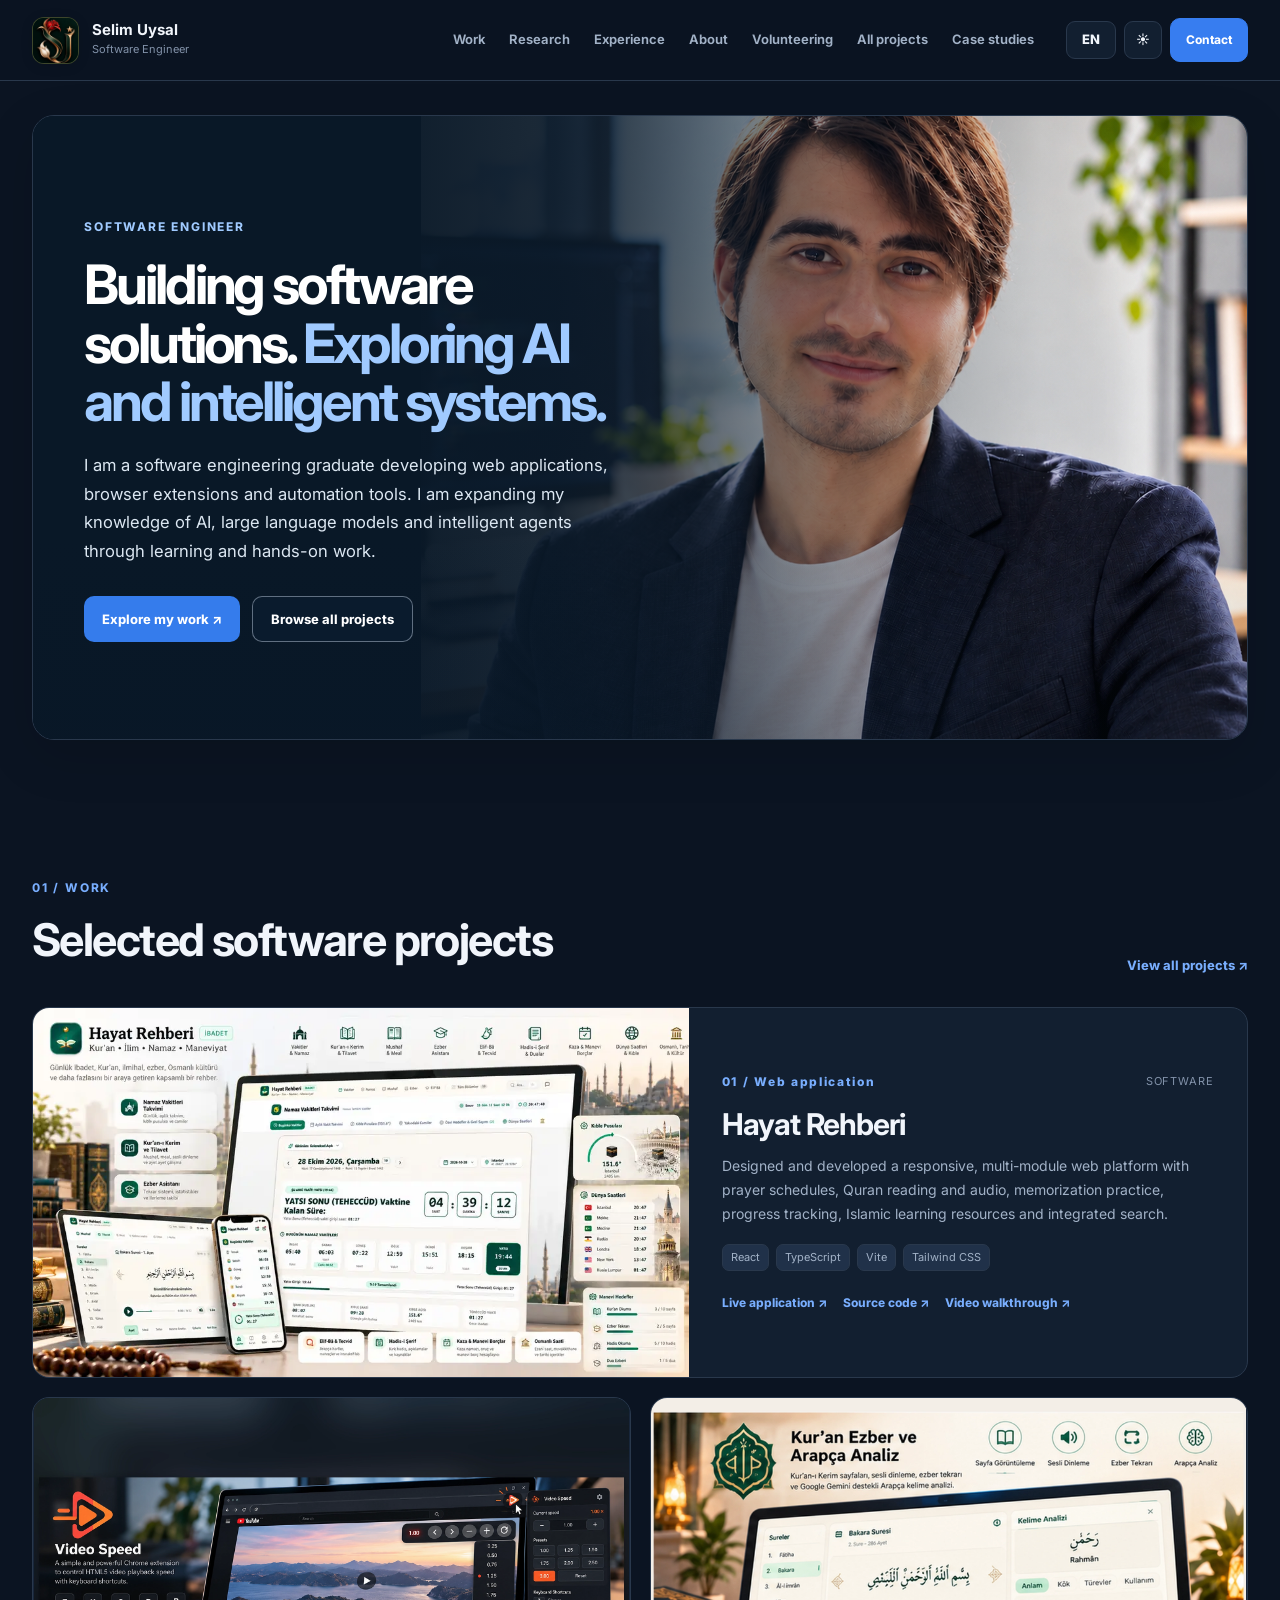
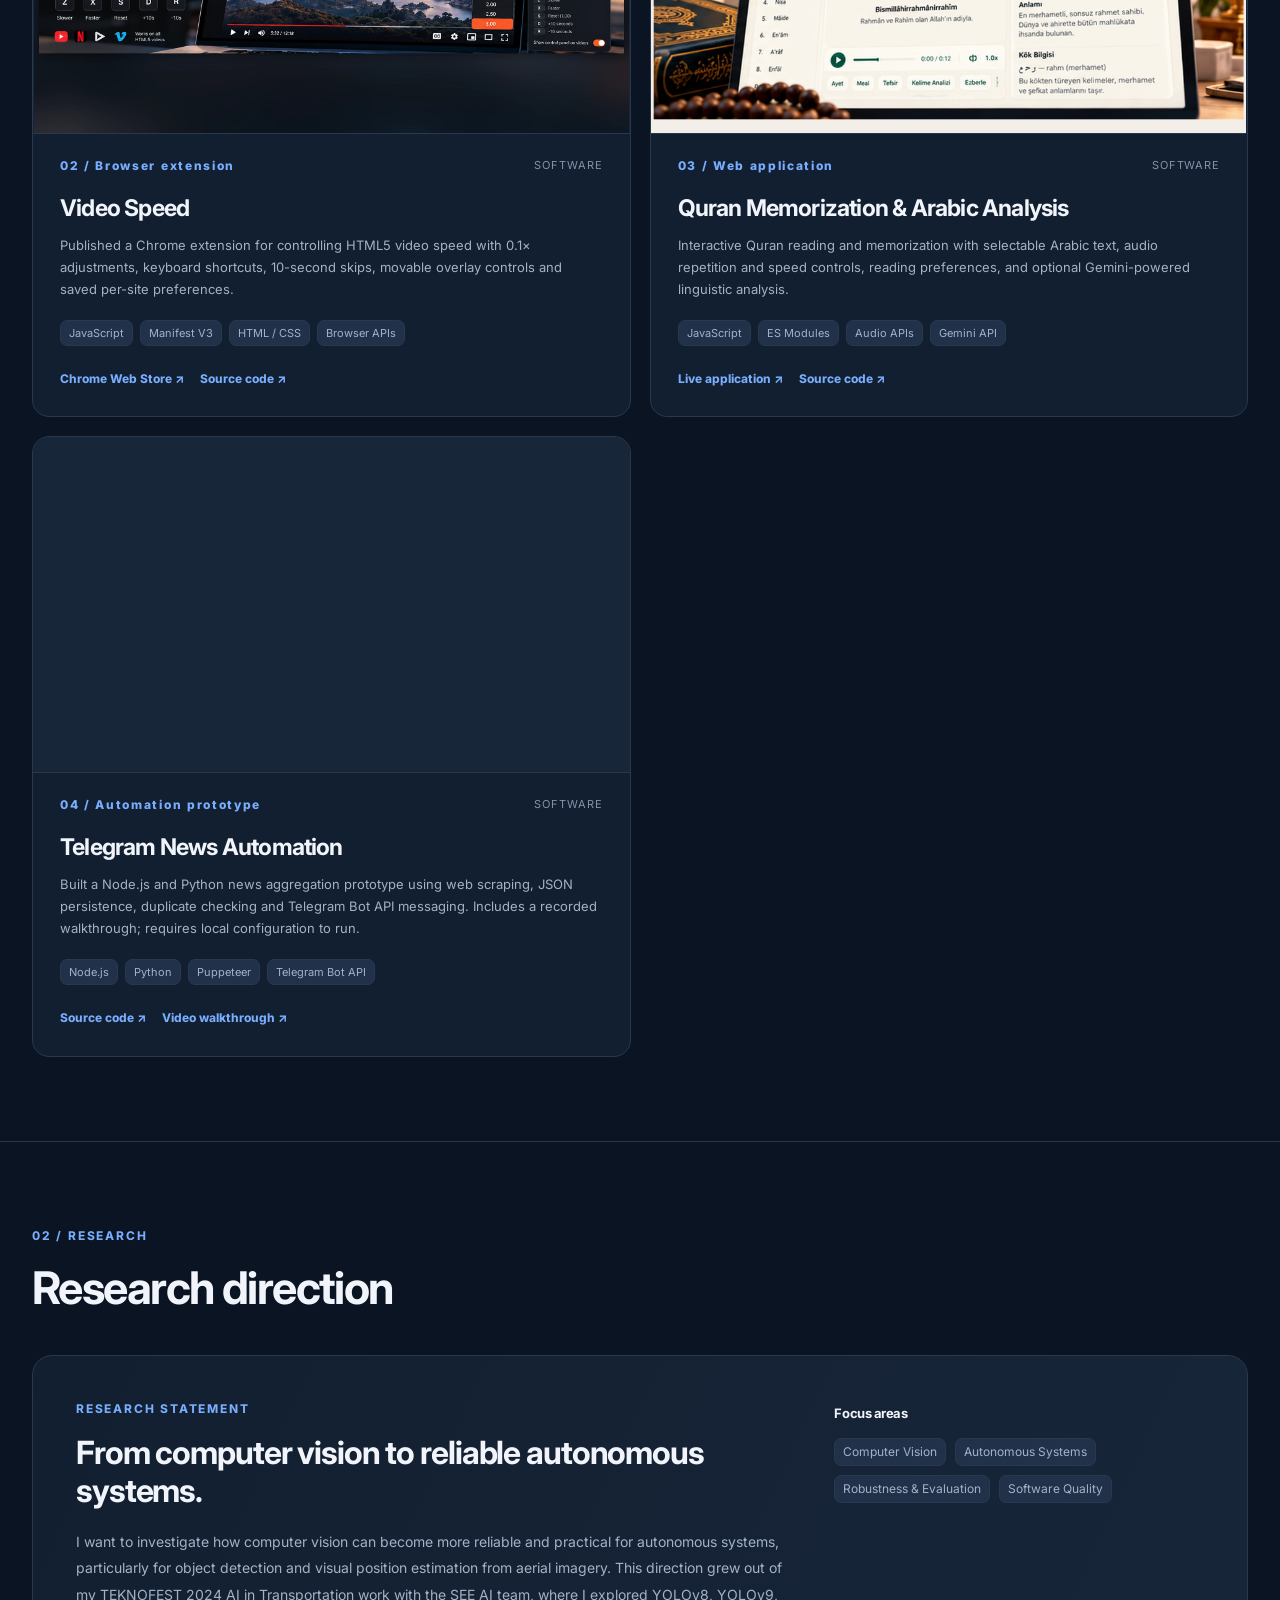
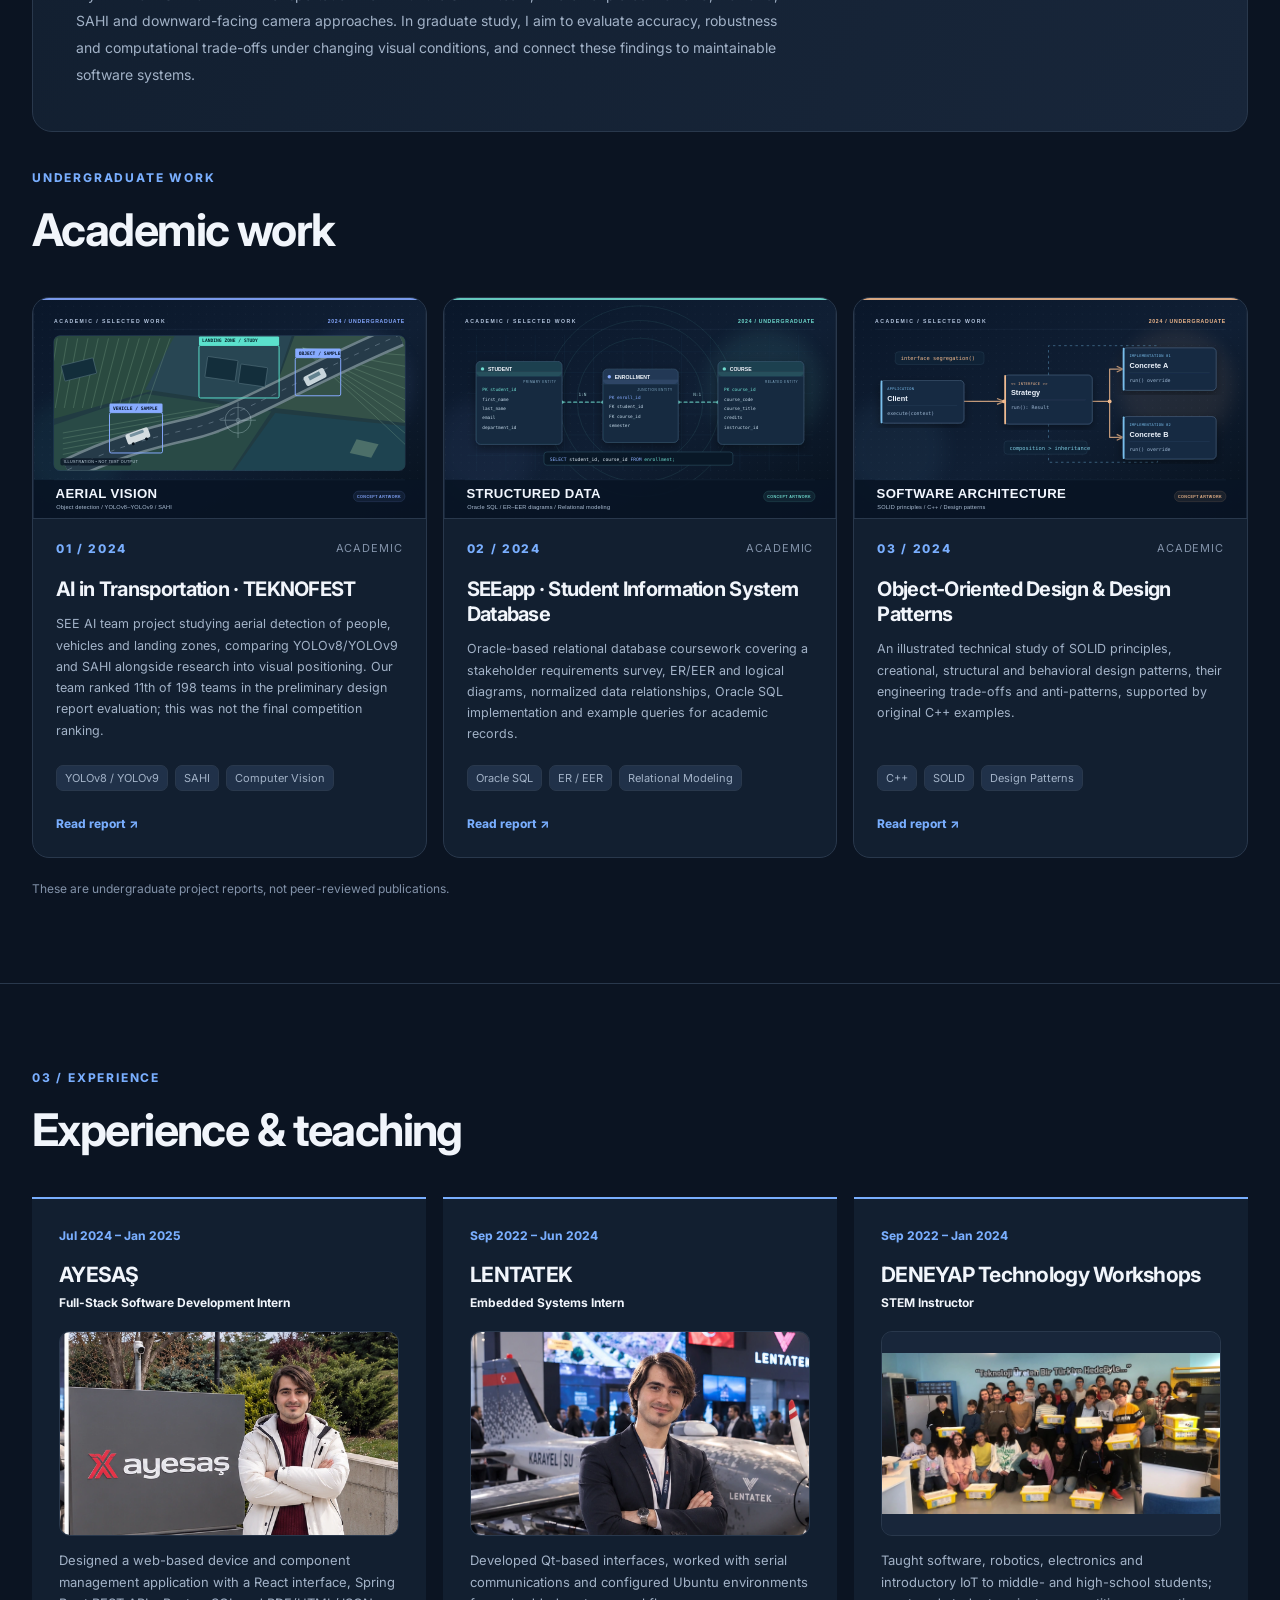
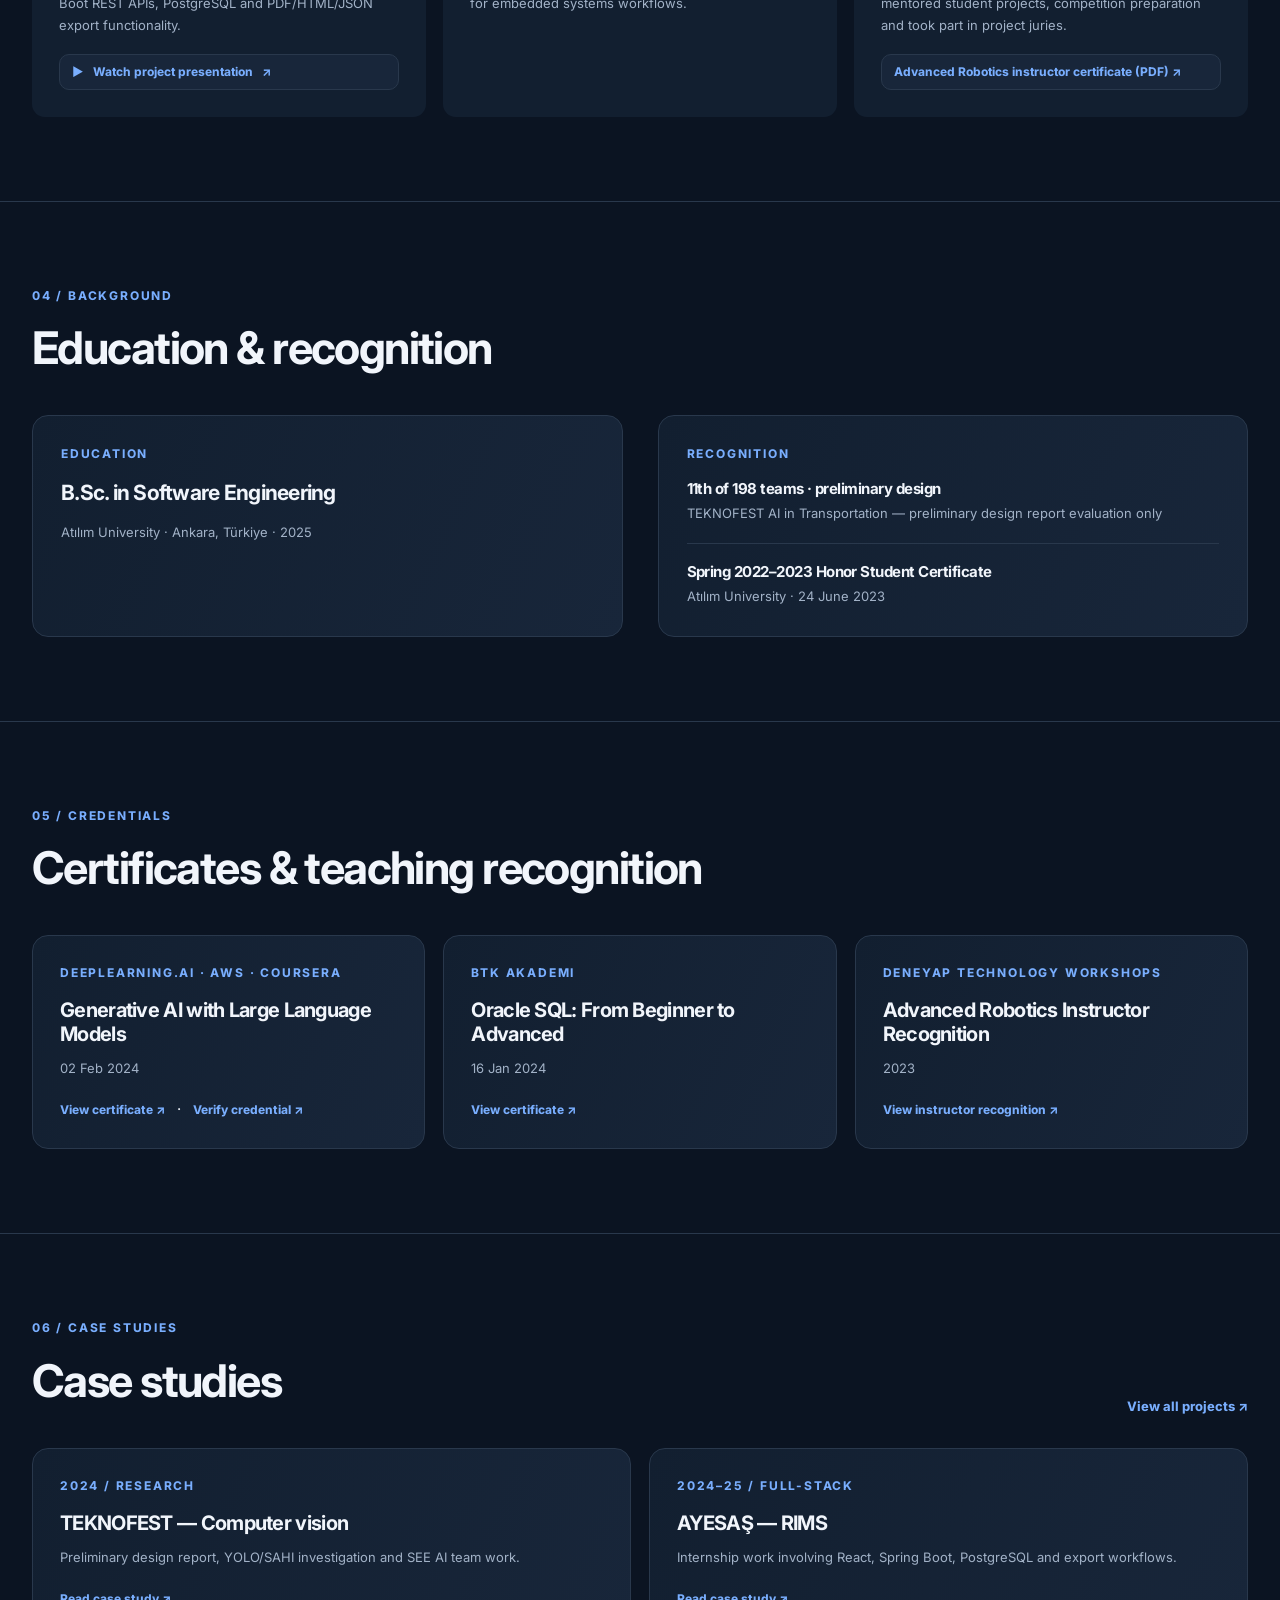
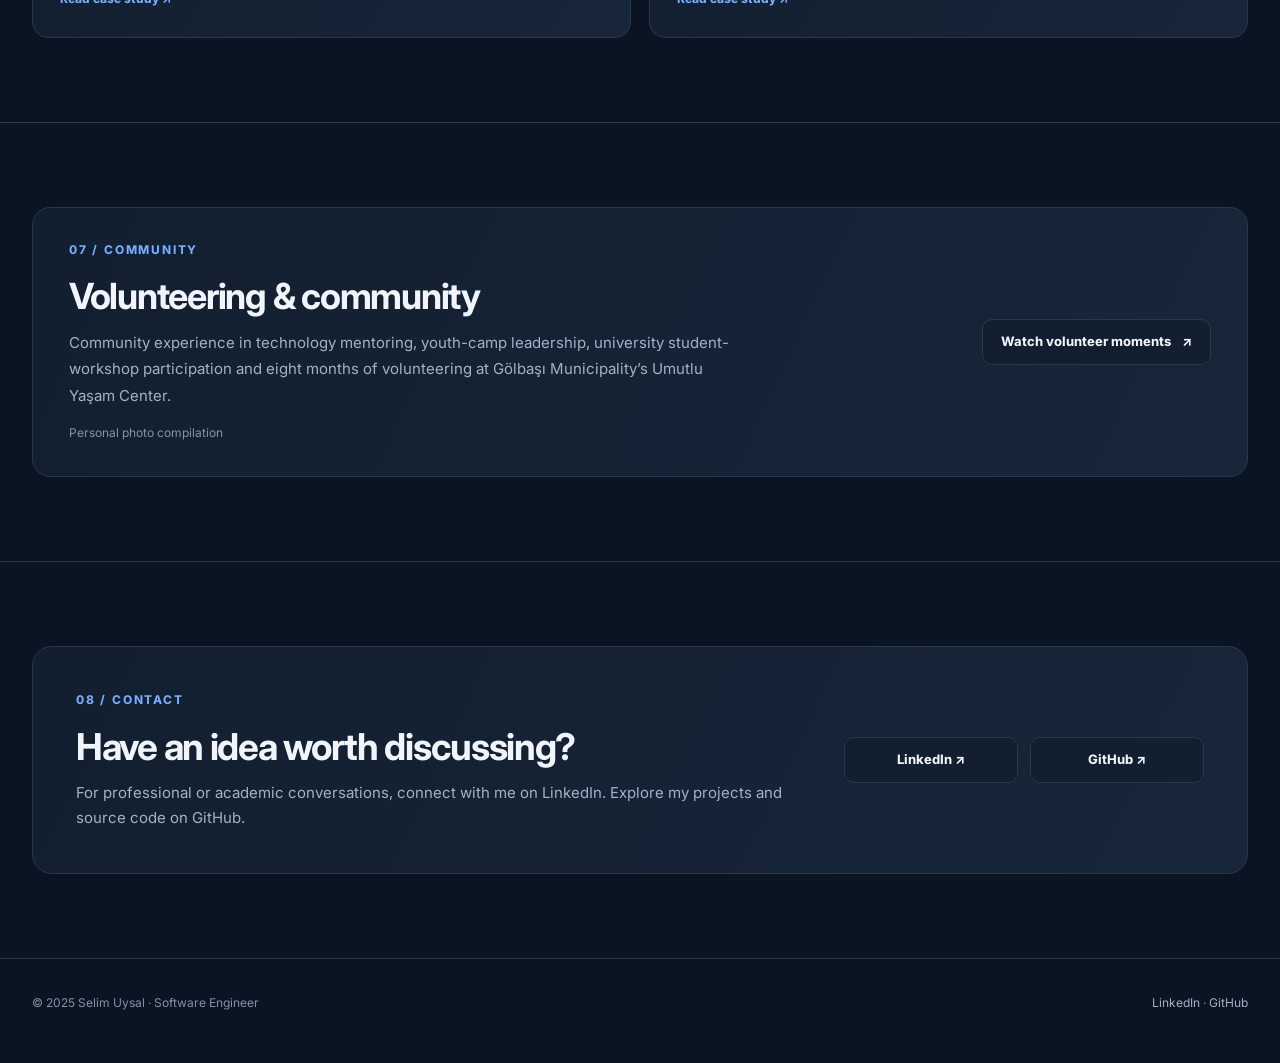
==== index.html @ 42c02366 "Stage privacy-minimal analytics script and disclose aggregate tracking in footer" ====
<!doctype html>
<html lang="en"><head>
<meta charset="utf-8"><meta name="viewport" content="width=device-width,initial-scale=1">
<meta name="theme-color" content="#101827">
<meta name="description" content="Software engineer developing web applications, browser extensions and automation tools, with interests in AI, large language models and intelligent agents.">
<meta name="author" content="Selim Uysal">
<meta name="robots" content="index, follow, max-image-preview:large">
<title>Selim Uysal | Software Engineer</title>
<link rel="canonical" href="https://selimuysal.github.io/selim/">
<link rel="icon" type="image/png" sizes="128x128" href="./assets/favicon.png">
<link rel="icon" type="image/webp" sizes="400x400" href="./assets/selim-monogram.webp">
<link rel="apple-touch-icon" href="./assets/favicon.png">
<meta property="og:type" content="website">
<meta property="og:site_name" content="Selim Uysal">
<meta property="og:locale" content="en_US">
<meta property="og:title" content="Selim Uysal | Software Engineer">
<meta property="og:description" content="Software engineer developing web applications, browser extensions and automation tools, with interests in AI, large language models and intelligent agents.">
<meta property="og:url" content="https://selimuysal.github.io/selim/">
<meta property="og:image" content="https://selimuysal.github.io/selim/assets/og-cover.png?v=20261028-2">
<meta property="og:image:secure_url" content="https://selimuysal.github.io/selim/assets/og-cover.png?v=20261028-2">
<meta property="og:image:type" content="image/png">
<meta property="og:image:width" content="1200">
<meta property="og:image:height" content="630">
<meta property="og:image:alt" content="Selim Uysal portfolio share card with original portrait and SU monogram">
<meta name="twitter:card" content="summary_large_image">
<meta name="twitter:title" content="Selim Uysal | Software Engineer">
<meta name="twitter:description" content="Software engineer developing web applications, browser extensions and automation tools, with interests in AI, large language models and intelligent agents.">
<meta name="twitter:image" content="https://selimuysal.github.io/selim/assets/og-cover.png?v=20261028-2">
<meta name="twitter:image:alt" content="Selim Uysal portfolio share card with original portrait and SU monogram">
<link rel="stylesheet" href="./assets/site.css?v=headings-no-lead-20261028-v2">
<script>try{const t=localStorage.getItem('selim-theme');document.documentElement.dataset.theme=t==='light'?'light':'dark'}catch(e){document.documentElement.dataset.theme='dark'}</script>
<script defer type="module" src="./assets/site.js?v=analytics-footer-20261030"></script>
<script defer src="./assets/cookieless-analytics.js?v=20261030-setup"></script>
</head><body data-page="home">
<div id="app"><!-- PRERENDER:START -->
<a href="#main" class="skip">Skip to content</a><header class="site-header"><div class="container header-inner"><a href="./index.html" class="identity" aria-label="Selim Uysal — Home"><img class="identity-mark" src="./assets/selim-monogram.webp" alt="" width="43" height="43" decoding="async"><span class="identity-name"><strong>Selim Uysal</strong><small>Software Engineer</small></span></a><nav class="nav" aria-label="Primary navigation"><a href="#work">Work</a><a href="#research">Research</a><a href="#experience">Experience</a><a href="#about">About</a><a href="#volunteering">Volunteering</a><a href="./projects.html">All projects</a><a href="./case-studies.html">Case studies</a></nav><div class="header-actions"><button class="lang-btn" data-lang="" aria-label="Language: Türkçe">EN</button><button class="icon-btn" data-toggle-theme="" aria-label="Change color theme" title="Change color theme">☀</button><a class="small-cta" href="#contact">Contact</a><button class="menu-btn" data-menu="" aria-expanded="false" aria-controls="mobile-nav" aria-label="Toggle navigation">☰</button></div></div><nav class="container mobile-nav " id="mobile-nav" aria-label="Mobile navigation"><a href="#work">Work</a><a href="#research">Research</a><a href="#experience">Experience</a><a href="#about">About</a><a href="#volunteering">Volunteering</a><a href="./projects.html">All projects</a><a href="./case-studies.html">Case studies</a><a href="#contact">Contact</a></nav></header><main id="main"><div class="container"><section class="hero"><div class="hero-copy"><span class="eyebrow">SOFTWARE ENGINEER</span><h1>Building software solutions. <em>Exploring AI and intelligent systems.</em></h1><p class="hero-lead">I am a software engineering graduate developing web applications, browser extensions and automation tools. I am expanding my knowledge of AI, large language models and intelligent agents through learning and hands-on work.</p><div class="hero-actions"><a class="button button-primary" href="#work">Explore my work ↗</a><a class="button button-outline" href="./projects.html">Browse all projects</a></div></div><div class="hero-visual" role="img" aria-label="Portrait of Selim Uysal"><img class="portrait-photo" src="./assets/profil_fotografi_web.webp" alt="" width="600" height="750" loading="eager" fetchpriority="high" decoding="async"></div></section></div>
<section class="section" id="work"><div class="container"><div class="section-heading"><div><span class="kicker">01 / WORK</span><h2>Selected software projects</h2></div><a class="plain-link" href="./projects.html">View all projects ↗</a></div><div class="project-grid"><article class="project-card project-card-featured" data-project="hayat"><a href="https://selimuysal.github.io/hayat-rehberi/" class="project-feature-media" target="_blank" rel="noopener noreferrer" aria-label="Open the Hayat Rehberi live application"><img src="./assets/hayat-rehberi-cover.webp" width="1000" height="563" loading="lazy" decoding="async" alt="Hayat Rehberi application features illustration"></a><div class="project-feature-content"><div class="card-top"><span class="project-number">01 / Web application</span><span class="project-kind">Software</span></div><h3>Hayat Rehberi</h3><p>Designed and developed a responsive, multi-module web platform with prayer schedules, Quran reading and audio, memorization practice, progress tracking, Islamic learning resources and integrated search.</p><div class="tags"><span class="tag">React</span><span class="tag">TypeScript</span><span class="tag">Vite</span><span class="tag">Tailwind CSS</span></div><div class="project-actions"><a class="" href="https://selimuysal.github.io/hayat-rehberi/" target="_blank" rel="noopener noreferrer">Live application ↗</a><a class="" href="https://github.com/SelimUysal/hayat-rehberi" target="_blank" rel="noopener noreferrer">Source code ↗</a><a href="https://youtu.be/V_ogWBPFksc" target="_blank" rel="noopener noreferrer">Video walkthrough <span aria-hidden="true">↗</span></a></div></div></article><article class="project-card" data-project="video"><a href="https://chromewebstore.google.com/detail/video-speed/cmjafmcaccbhfgcjnfldaahebnbbppje" class="project-cover-media" target="_blank" rel="noopener noreferrer" aria-label="View project: Video Speed"><img src="./assets/video-speed-cover.webp" width="1920" height="1080" loading="lazy" decoding="async" alt="Video Speed extension playback controls and browser interface"></a><div class="card-top"><span class="project-number">02 / Browser extension</span><span class="project-kind">Software</span></div><h3>Video Speed</h3><p>Published a Chrome extension for controlling HTML5 video speed with 0.1× adjustments, keyboard shortcuts, 10-second skips, movable overlay controls and saved per-site preferences.</p><div class="tags"><span class="tag">JavaScript</span><span class="tag">Manifest V3</span><span class="tag">HTML / CSS</span><span class="tag">Browser APIs</span></div><div class="project-actions"><a class="" href="https://chromewebstore.google.com/detail/video-speed/cmjafmcaccbhfgcjnfldaahebnbbppje" target="_blank" rel="noopener noreferrer">Chrome Web Store ↗</a><a class="" href="https://github.com/SelimUysal/video-speed" target="_blank" rel="noopener noreferrer">Source code ↗</a></div></article><article class="project-card" data-project="quran"><a href="https://selimuysal.github.io/kuran-ezber/" class="project-cover-media" target="_blank" rel="noopener noreferrer" aria-label="View project: Quran Memorization & Arabic Analysis"><img src="./assets/quran-memorization-cover.webp" width="1920" height="1080" loading="lazy" decoding="async" alt="Quran memorization and Arabic word analysis application"></a><div class="card-top"><span class="project-number">03 / Web application</span><span class="project-kind">Software</span></div><h3>Quran Memorization &amp; Arabic Analysis</h3><p>Interactive Quran reading and memorization with selectable Arabic text, audio repetition and speed controls, reading preferences, and optional Gemini-powered linguistic analysis.</p><div class="tags"><span class="tag">JavaScript</span><span class="tag">ES Modules</span><span class="tag">Audio APIs</span><span class="tag">Gemini API</span></div><div class="project-actions"><a class="" href="https://selimuysal.github.io/kuran-ezber/" target="_blank" rel="noopener noreferrer">Live application ↗</a><a class="" href="https://github.com/SelimUysal/kuran-ezber" target="_blank" rel="noopener noreferrer">Source code ↗</a></div></article><article class="project-card" data-project="telegram"><a href="https://github.com/SelimUysal/telegramaHaberGonder" class="project-cover-media" target="_blank" rel="noopener noreferrer" aria-label="View project: Telegram News Automation"><img src="./assets/telegram-news-cover.webp" width="1920" height="1080" loading="lazy" decoding="async" alt="Telegram news automation workflow and sample channel"></a><div class="card-top"><span class="project-number">04 / Automation prototype</span><span class="project-kind">Software</span></div><h3>Telegram News Automation</h3><p>Built a Node.js and Python news aggregation prototype using web scraping, JSON persistence, duplicate checking and Telegram Bot API messaging. Includes a recorded walkthrough; requires local configuration to run.</p><div class="tags"><span class="tag">Node.js</span><span class="tag">Python</span><span class="tag">Puppeteer</span><span class="tag">Telegram Bot API</span></div><div class="project-actions"><a class="" href="https://github.com/SelimUysal/telegramaHaberGonder" target="_blank" rel="noopener noreferrer">Source code ↗</a><a class="" href="https://www.youtube.com/watch?v=R9HX1uPrGEg" target="_blank" rel="noopener noreferrer">Video walkthrough ↗</a></div></article></div></div></section>
<section class="section" id="research"><div class="container"><div class="section-heading"><div><span class="kicker">02 / RESEARCH</span><h2>Research direction</h2></div></div><div class="research-band"><div><span class="kicker">RESEARCH STATEMENT</span><h3>From computer vision to reliable autonomous systems.</h3><p>I want to investigate how computer vision can become more reliable and practical for autonomous systems, particularly for object detection and visual position estimation from aerial imagery. This direction grew out of my TEKNOFEST 2024 AI in Transportation work with the SEE AI team, where I explored YOLOv8, YOLOv9, SAHI and downward-facing camera approaches. In graduate study, I aim to evaluate accuracy, robustness and computational trade-offs under changing visual conditions, and connect these findings to maintainable software systems.</p></div><div class="research-tags"><h4>Focus areas</h4><span class="tag">Computer Vision</span><span class="tag">Autonomous Systems</span><span class="tag">Robustness &amp; Evaluation</span><span class="tag">Software Quality</span></div></div><div class="section-heading"><div><span class="kicker">UNDERGRADUATE WORK</span><h2>Academic work</h2></div></div><div class="academic-grid"><article class="project-card" data-project="teknofest"><a href="./assets/reports/teknofest-ai-transportation.pdf" class="project-cover-media" target="_blank" rel="noopener noreferrer" aria-label="Read academic project report"><img src="./assets/academic-teknofest-cover.svg" width="1600" height="900" loading="lazy" decoding="async" alt="Concept illustration of aerial computer vision; not actual experimental output"></a><div class="card-top"><span class="project-number">01 / 2024</span><span class="project-kind">Academic</span></div><h3>AI in Transportation · TEKNOFEST</h3><p>SEE AI team project studying aerial detection of people, vehicles and landing zones, comparing YOLOv8/YOLOv9 and SAHI alongside research into visual positioning. Our team ranked 11th of 198 teams in the preliminary design report evaluation; this was not the final competition ranking.</p><div class="tags"><span class="tag">YOLOv8 / YOLOv9</span><span class="tag">SAHI</span><span class="tag">Computer Vision</span></div><div class="project-actions"><a class="" href="./assets/reports/teknofest-ai-transportation.pdf" target="_blank" rel="noopener noreferrer">Read report ↗</a></div></article><article class="project-card" data-project="oracle"><a href="./assets/reports/oracle-student-information-system.pdf" class="project-cover-media" target="_blank" rel="noopener noreferrer" aria-label="Read academic project report"><img src="./assets/academic-oracle-cover.svg" width="1600" height="900" loading="lazy" decoding="async" alt="Conceptual ER diagram of student course and enrollment database entities"></a><div class="card-top"><span class="project-number">02 / 2024</span><span class="project-kind">Academic</span></div><h3>SEEapp · Student Information System Database</h3><p>Oracle-based relational database coursework covering a stakeholder requirements survey, ER/EER and logical diagrams, normalized data relationships, Oracle SQL implementation and example queries for academic records.</p><div class="tags"><span class="tag">Oracle SQL</span><span class="tag">ER / EER</span><span class="tag">Relational Modeling</span></div><div class="project-actions"><a class="" href="./assets/reports/oracle-student-information-system.pdf" target="_blank" rel="noopener noreferrer">Read report ↗</a></div></article><article class="project-card" data-project="patterns"><a href="./assets/reports/design_patterns_SE461.pdf" class="project-cover-media" target="_blank" rel="noopener noreferrer" aria-label="Read academic project report"><img src="./assets/academic-patterns-cover.svg" width="1600" height="900" loading="lazy" decoding="async" alt="Conceptual UML style diagram of Strategy design pattern and implementations"></a><div class="card-top"><span class="project-number">03 / 2024</span><span class="project-kind">Academic</span></div><h3>Object-Oriented Design &amp; Design Patterns</h3><p>An illustrated technical study of SOLID principles, creational, structural and behavioral design patterns, their engineering trade-offs and anti-patterns, supported by original C++ examples.</p><div class="tags"><span class="tag">C++</span><span class="tag">SOLID</span><span class="tag">Design Patterns</span></div><div class="project-actions"><a class="" href="./assets/reports/design_patterns_SE461.pdf" target="_blank" rel="noopener noreferrer">Read report ↗</a></div></article></div><p class="section-note">These are undergraduate project reports, not peer-reviewed publications.</p></div></section>
<section class="section" id="experience"><div class="container"><div class="section-heading"><div><span class="kicker">03 / EXPERIENCE</span><h2>Experience &amp; teaching</h2></div></div><div class="timeline"><article class="experience-card"><time>Jul 2024 – Jan 2025</time><h3>AYESAŞ</h3><strong>Full-Stack Software Development Intern</strong><a class="experience-photo experience-photo--ayesas" href="./assets/experience-ayesas.webp" target="_blank" rel="noopener noreferrer" aria-label="Photo at the AYESAŞ facility beside the company sign"><img src="./assets/experience-ayesas.webp" alt="Photo at the AYESAŞ facility beside the company sign" loading="lazy" decoding="async" width="1100" height="1620"></a><p>Designed a web-based device and component management application with a React interface, Spring Boot REST APIs, PostgreSQL and PDF/HTML/JSON export functionality.</p><a class="experience-video" href="https://www.youtube.com/watch?v=ZgHwIUqJTao" target="_blank" rel="noopener noreferrer" aria-label="Watch AYESAŞ project presentation on YouTube"><span aria-hidden="true">▶</span> Watch project presentation <span aria-hidden="true">↗</span></a></article><article class="experience-card"><time>Sep 2022 – Jun 2024</time><h3>LENTATEK</h3><strong>Embedded Systems Intern</strong><a class="experience-photo experience-photo--lentatek" href="./assets/experience-lentatek.webp" target="_blank" rel="noopener noreferrer" aria-label="Photo at a LENTATEK defense technology exhibition with a UAV"><img src="./assets/experience-lentatek.webp" alt="Photo at a LENTATEK defense technology exhibition with a UAV" loading="lazy" decoding="async" width="1100" height="1703"></a><p>Developed Qt-based interfaces, worked with serial communications and configured Ubuntu environments for embedded systems workflows.</p></article><article class="experience-card"><time>Sep 2022 – Jan 2024</time><h3>DENEYAP Technology Workshops</h3><strong>STEM Instructor</strong><a class="experience-photo experience-photo--deneyap" href="./assets/experience-deneyap.webp" target="_blank" rel="noopener noreferrer" aria-label="Group photo from a DENEYAP technology workshop with students"><img src="./assets/experience-deneyap.webp" alt="Group photo from a DENEYAP technology workshop with students" loading="lazy" decoding="async" width="1440" height="688"></a><p>Taught software, robotics, electronics and introductory IoT to middle- and high-school students; mentored student projects, competition preparation and took part in project juries.</p></article></div></div></section>
<section class="section" id="about"><div class="container"><div class="section-heading"><div><span class="kicker">04 / BACKGROUND</span><h2>Education &amp; recognition</h2><a class="experience-video" href="./assets/certificates/deneyap-advanced-robotics-instructor.pdf" target="_blank" rel="noopener noreferrer">Advanced Robotics instructor certificate (PDF) ↗</a></div></div><div class="bottom-grid"><div class="info-card"><span class="kicker">Education</span><h3>B.Sc. in Software Engineering</h3><p>Atılım University · Ankara, Türkiye · 2025</p></div><div class="info-card"><span class="kicker">Recognition</span><div></div><h4>11th of 198 teams · preliminary design</h4><p>TEKNOFEST AI in Transportation — preliminary design report evaluation only</p><div class="line"></div><h4>2022–2023 Spring Semester Honor Certificate</h4><p>Atılım University</p></div></div></div></section>
<section class="section" id="certifications"><div class="container"><div class="section-heading"><div><span class="kicker">05 / CREDENTIALS</span><h2>Certificates &amp; teaching recognition</h2></div></div><div class="certificate-grid"><article class="certificate"><span class="kicker">DeepLearning.AI · AWS · Coursera</span><h3>Generative AI with Large Language Models</h3><p>02 Feb 2024</p><a class="" href="./assets/certificates/generative-ai-llms-coursera.pdf" target="_blank" rel="noopener noreferrer">View certificate ↗</a> &nbsp; · &nbsp; <a class="" href="https://www.coursera.org/verify/FZD64R69X7BA" target="_blank" rel="noopener noreferrer">Verify credential ↗</a></article><article class="certificate"><span class="kicker">BTK Akademi</span><h3>Oracle SQL: From Beginner to Advanced</h3><p>16 Jan 2024</p><a class="" href="./assets/certificates/oracle-sql-btk-akademi.pdf" target="_blank" rel="noopener noreferrer">View certificate ↗</a></article><article class="certificate"><span class="kicker">DENEYAP Technology Workshops</span><h3>Advanced Robotics Instructor Recognition</h3><p>2023 · Instructor recognition</p><a href="./assets/certificates/deneyap-advanced-robotics-instructor.pdf" target="_blank" rel="noopener noreferrer">View instructor recognition ↗</a></article></div></div></section>

<section class="section" id="case-studies"><div class="container"><div class="section-heading"><div><span class="kicker">06 / CASE STUDIES</span><h2>Technical case studies</h2></div><a class="plain-link" href="./case-studies.html">View all ↗</a></div><div class="cv-grid"><article class="cv-card"><span class="kicker">2024 / RESEARCH</span><h3>TEKNOFEST — Computer vision</h3><p>Preliminary design report, YOLO/SAHI investigation and SEE AI team work.</p><a href="./case-studies.html#teknofest">Read case study ↗</a></article><article class="cv-card"><span class="kicker">2024–25 / FULL-STACK</span><h3>AYESAŞ — RIMS</h3><p>Internship work involving React, Spring Boot, PostgreSQL and export workflows.</p><a href="./case-studies.html#rims">Read case study ↗</a></article></div></div></section><section class="section volunteer-section" id="volunteering"><div class="container"><div class="volunteer-panel"><div class="volunteer-copy"><span class="kicker">07 / COMMUNITY</span><h2>Volunteering &amp; community</h2><p class="volunteer-lead">Beyond technology, work that connects with people. A short personal photo compilation from volunteer activities.</p><span class="volunteer-note">Personal photo compilation</span></div><a class="button button-outline volunteer-link" href="https://youtu.be/OMY7bTeTMcM" target="_blank" rel="noopener noreferrer">Watch volunteer moments <span aria-hidden="true">↗</span></a></div></div></section>

<section class="section" id="contact"><div class="container"><div class="contact-panel"><div><span class="kicker">08 / CONTACT</span><h2>Have an idea worth discussing?</h2><p>Open to engineering, graduate research and thoughtful collaborations.</p></div><div class="contact-links"><a href="https://www.linkedin.com/in/seli%CC%87muysal/?locale=en-US" class="button contact-button" target="_blank" rel="noopener noreferrer">LinkedIn ↗</a><a href="https://github.com/SelimUysal" class="button contact-button" target="_blank" rel="noopener noreferrer">GitHub ↗</a></div></div></div></section></main><footer class="container footer"><span>© 2025 Selim Uysal · Software Engineer</span><span><a class="" href="https://github.com/SelimUysal" target="_blank" rel="noopener noreferrer">GitHub</a> ·  · <a href="https://www.linkedin.com/in/seli%CC%87muysal/?locale=en-US" target="_blank" rel="noopener noreferrer">LinkedIn ↗</a> · <a href="./privacy.html">Privacy &amp; Analytics</a></span></footer>
<!-- PRERENDER:END --></div>
</body></html>
---- assets/site.css ----
@import url('https://fonts.googleapis.com/css2?family=Inter:wght@400;500;600;700;800&display=swap');
:root{--bg:#0b1422;--panel:#121f30;--panel-2:#18263a;--ink:#f1f5fb;--muted:#a2b2c7;--faint:#8292a9;--line:#29384c;--blue:#79aefe;--blue-strong:#377df0;--tag:#203149;--shadow:0 16px 52px #00000022;color-scheme:dark}
:root[data-theme='light']{--bg:#f6f8fc;--panel:#fff;--panel-2:#edf3fb;--ink:#152239;--muted:#4e6078;--faint:#677993;--line:#d7e0eb;--blue:#145ec7;--blue-strong:#216cd9;--tag:#eaf0f8;--shadow:0 14px 40px #1a30531a;color-scheme:light}
*{box-sizing:border-box}html{scroll-behavior:smooth;scroll-padding-top:110px}body{margin:0;background:var(--bg);color:var(--ink);font-family:Inter,ui-sans-serif,-apple-system,BlinkMacSystemFont,'Segoe UI',sans-serif;font-size:15px;line-height:1.68;-webkit-font-smoothing:antialiased}a{color:inherit;text-decoration:none}a:hover{color:var(--blue)}button,input{font:inherit}button{cursor:pointer}button:focus-visible,a:focus-visible,input:focus-visible{outline:3px solid var(--blue);outline-offset:4px}h1,h2,h3,h4,p{margin:0}h1,h2,h3,h4{letter-spacing:-.035em;line-height:1.2}p{color:var(--muted)}.skip{position:fixed;z-index:1000;top:-100px;left:20px;background:var(--ink);color:var(--bg);padding:10px 20px;border-radius:8px}.skip:focus{top:12px}.container{width:min(1220px,calc(100% - 64px));margin-inline:auto}.section{padding:84px 0;border-bottom:1px solid var(--line)}.eyebrow,.kicker{color:var(--blue);font-size:12px;font-weight:750;letter-spacing:.15em;text-transform:uppercase}.kicker{display:block;margin-bottom:15px}.section-heading{display:flex;justify-content:space-between;align-items:end;gap:30px;margin-bottom:30px}.section-heading h2{font-size:clamp(30px,4vw,45px);margin:6px 0 10px}.section-heading p{max-width:640px;font-size:15px}.plain-link{font-size:13px;color:var(--blue);font-weight:750;white-space:nowrap}.plain-link:hover{text-decoration:underline;text-underline-offset:5px}.site-header{position:sticky;top:0;z-index:100;border-bottom:1px solid var(--line);background:color-mix(in srgb,var(--bg) 93%,transparent);backdrop-filter:blur(18px)}.header-inner{min-height:80px;display:flex;align-items:center;gap:24px}.identity{display:flex;align-items:center;gap:13px;flex-shrink:0}.identity-mark{display:grid;place-items:center;width:43px;height:43px;background:var(--blue-strong);color:#fff;font-size:17px;font-weight:800;letter-spacing:-.06em;border-radius:12px}.identity-name{display:grid;gap:2px}.identity-name strong{font-size:15px;color:var(--ink);line-height:1.1}.identity-name small{font-size:11px;color:var(--faint)}.nav{display:flex;align-items:center;gap:24px;margin-left:auto}.nav a{font-size:13px;font-weight:650;color:var(--muted)}.nav a:hover,.nav a[aria-current=page]{color:var(--blue)}.header-actions{display:flex;align-items:center;gap:8px;margin-left:8px}.icon-btn,.lang-btn,.menu-btn{border:1px solid var(--line);border-radius:9px;height:38px;min-width:38px;background:var(--panel);color:var(--ink);display:grid;place-items:center;font-size:13px;font-weight:800}.lang-btn{width:50px}.icon-btn:hover,.lang-btn:hover,.menu-btn:hover{border-color:var(--blue)}.menu-btn{display:none}.mobile-nav{display:none}.small-cta{background:var(--blue-strong);color:#fff;border-radius:9px;padding:11px 15px;font-size:12px;font-weight:750;white-space:nowrap}.small-cta:hover{color:#fff;filter:brightness(1.12)}
.hero{display:grid;grid-template-columns:minmax(0,1.06fr) minmax(320px,.94fr);gap:44px;align-items:center;padding:72px 0 64px}.hero h1{font-size:clamp(44px,5.05vw,76px);letter-spacing:-.07em;line-height:1.055;margin:19px 0 23px;max-width:780px}.hero h1 em{color:var(--blue);font-style:normal}.hero-lead{font-size:clamp(16px,1.5vw,18px);line-height:1.75;max-width:590px}.hero-actions{display:flex;flex-wrap:wrap;gap:12px;margin-top:31px}.button{display:inline-flex;align-items:center;justify-content:center;gap:11px;min-height:46px;padding:11px 18px;border-radius:10px;font-size:13px;font-weight:750;transition:transform .15s,filter .15s}.button:hover{transform:translateY(-2px)}.button-primary{background:var(--blue-strong);color:#fff}.button-primary:hover{color:#fff;filter:brightness(1.12)}.button-outline{border:1px solid var(--line);background:var(--panel);color:var(--ink)}.button-outline:hover{border-color:var(--blue)}.hero-notes{display:flex;flex-wrap:wrap;align-items:center;gap:9px;margin-top:28px;font-size:12px;color:var(--faint)}.hero-notes span:not(:last-child)::after{content:'·';margin-left:10px;color:var(--blue)}.hero-visual{position:relative;min-height:470px;border-radius:22px;border:1px solid var(--line);overflow:hidden;background:linear-gradient(180deg,rgba(10,17,32,.04),rgba(6,15,27,.83)),url('./hero-scene.jpg') center/cover;box-shadow:var(--shadow)}.hero-visual::after{content:'';position:absolute;inset:0;background:linear-gradient(90deg,#08132335,transparent 65%);pointer-events:none}.visual-content{position:absolute;z-index:1;bottom:28px;left:30px;right:25px}.visual-top{position:absolute;z-index:1;top:24px;left:26px;right:26px;display:flex;justify-content:space-between;align-items:center;gap:16px;color:#fff;font-size:11px;letter-spacing:.1em}.visual-top span{background:#08182cb5;padding:9px 12px;border-radius:8px}.visual-content strong{color:#fff;font-size:clamp(24px,3vw,35px);line-height:1.19;max-width:340px;display:block;letter-spacing:-.045em}.visual-content p{color:#e2eefa;font-size:12px;margin-top:9px}.metrics{display:grid;grid-template-columns:repeat(4,1fr);border:1px solid var(--line);border-radius:16px;margin-bottom:62px;background:var(--panel)}.metric{padding:20px 23px}.metric:not(:last-child){border-right:1px solid var(--line)}.metric strong{display:block;font-size:23px;line-height:1.2;margin-bottom:5px}.metric span{display:block;color:var(--muted);font-size:12px}
.project-grid{display:grid;grid-template-columns:repeat(2,minmax(0,1fr));gap:19px}.project-card{background:var(--panel);border:1px solid var(--line);border-radius:17px;min-width:0;padding:27px;display:flex;flex-direction:column;min-height:280px;transition:border-color .15s,transform .15s}.project-card:hover{border-color:var(--blue);transform:translateY(-2px)}.card-top{display:flex;justify-content:space-between;align-items:start;gap:15px;margin-bottom:18px}.project-number{font-size:12px;color:var(--blue);font-weight:800;letter-spacing:.14em}.project-kind{color:var(--faint);font-size:11px;text-transform:uppercase;letter-spacing:.08em}.project-card h3{font-size:23px;line-height:1.25;margin-bottom:11px}.project-card p{line-height:1.7;font-size:13px;flex:1;margin-bottom:20px}.tags{display:flex;flex-wrap:wrap;gap:7px}.tag{display:inline-block;border:1px solid var(--line);background:var(--tag);font-size:11px;color:var(--muted);border-radius:7px;padding:5px 8px;line-height:1.3}.project-actions{display:flex;flex-wrap:wrap;gap:16px;margin-top:23px}.project-actions a,.certificate a,.cv-card a{color:var(--blue);font-size:12px;font-weight:760}.project-actions a:hover,.certificate a:hover,.cv-card a:hover{text-decoration:underline;text-underline-offset:5px}.academic-grid{display:grid;grid-template-columns:repeat(3,minmax(0,1fr));gap:16px}.academic-grid .project-card{padding:23px;min-height:290px}.academic-grid .project-card h3{font-size:20px}.academic-grid .project-card p{font-size:12.5px}.section-note{margin-top:21px;font-size:12px;color:var(--faint)}
.research-band{display:grid;grid-template-columns:1.45fr .75fr;gap:44px;background:var(--panel);border:1px solid var(--line);border-radius:20px;padding:43px;margin-bottom:36px}.research-band h3{font-size:clamp(24px,2.5vw,33px);margin:9px 0 18px}.research-band p{font-size:14px;line-height:1.9}.research-tags{display:flex;flex-wrap:wrap;gap:9px;align-content:start}.research-tags>h4{width:100%;font-size:13px;margin:7px 0 8px}.research-tags .tag{font-size:12px}.timeline{display:grid;grid-template-columns:repeat(3,minmax(0,1fr));gap:17px}.experience-card{border-top:2px solid var(--blue);background:var(--panel);border-radius:0 0 13px 13px;padding:27px;min-width:0}.experience-card time{font-size:12px;color:var(--blue);font-weight:750}.experience-card h3{font-size:21px;margin:15px 0 6px}.experience-card strong{font-size:12px;color:var(--ink)}.experience-card p{margin-top:13px;font-size:13px}.bottom-grid{display:grid;grid-template-columns:1fr 1fr;gap:35px}.info-card{background:var(--panel);border:1px solid var(--line);border-radius:16px;padding:28px}.info-card h3{font-size:21px;margin-bottom:17px}.info-card p{font-size:13px}.info-card .line{border-top:1px solid var(--line);margin:19px 0}.info-card h4{font-size:15px;margin:9px 0 5px}.certificate-grid,.cv-grid{display:grid;grid-template-columns:repeat(2,minmax(0,1fr));gap:18px}.certificate,.cv-card{border:1px solid var(--line);border-radius:16px;background:var(--panel);padding:27px}.certificate h3,.cv-card h3{font-size:20px;margin:8px 0 12px}.certificate p,.cv-card p{font-size:13px;margin-bottom:16px}.contact-panel{border:1px solid var(--line);border-radius:20px;padding:43px;background:linear-gradient(115deg,var(--panel),var(--panel-2));display:flex;justify-content:space-between;gap:24px;align-items:center}.contact-panel h2{font-size:clamp(25px,3vw,37px);margin:8px 0 10px}.contact-links{display:flex;gap:12px;flex-wrap:wrap}.footer{padding:34px 0 50px;display:flex;justify-content:space-between;gap:18px;color:var(--faint);font-size:12px}.footer a{color:var(--muted)}.footer a:hover{color:var(--blue)}
.page-hero{padding:74px 0 43px}.page-hero h1{font-size:clamp(43px,5.5vw,68px);margin:14px 0 17px}.page-hero p{font-size:17px;max-width:730px}.search-panel{border:1px solid var(--line);background:var(--panel);border-radius:17px;padding:21px;margin-bottom:23px}.search-toolbar{display:flex;gap:13px;align-items:center;flex-wrap:wrap}.search-field{position:relative;flex:1;min-width:250px}.search-field input{width:100%;min-height:48px;padding:11px 16px 11px 43px;background:var(--bg);color:var(--ink);border:1px solid var(--line);border-radius:10px;outline:none}.search-field input:focus{border-color:var(--blue)}.search-icon{position:absolute;left:17px;top:13px;color:var(--faint);font-size:19px;pointer-events:none}.filter-buttons{display:flex;flex-wrap:wrap;gap:7px}.filter-buttons button{background:var(--tag);color:var(--muted);border:1px solid var(--line);border-radius:9px;padding:11px 14px;font-size:12px;font-weight:750}.filter-buttons button[aria-pressed=true]{color:#fff;background:var(--blue-strong);border-color:var(--blue-strong)}.search-bottom{display:flex;justify-content:space-between;gap:15px;flex-wrap:wrap;align-items:center;margin-top:15px;font-size:12px;color:var(--faint)}.suggestions{display:flex;gap:7px;flex-wrap:wrap}.suggestions button{border:1px solid var(--line);border-radius:8px;background:transparent;color:var(--muted);padding:5px 9px;font-size:11px}.suggestions button:hover{border-color:var(--blue)}.directory-results{padding-bottom:75px}.directory-results .project-card{min-height:270px}.empty-state{border:1px dashed var(--line);border-radius:12px;text-align:center;padding:60px 20px;color:var(--muted)}.directory-status{font-size:13px;color:var(--muted);margin-bottom:18px}
.cv-wrapper{max-width:920px;margin:55px auto 90px}.cv-toolbar{display:flex;align-items:center;justify-content:space-between;gap:15px;margin-bottom:23px}.cv-paper{background:#fff;color:#192b41;padding:55px 62px;box-shadow:0 15px 55px #00000018;border-radius:10px}.cv-paper h1{font-size:48px;margin-bottom:9px;color:#142339}.cv-paper .cv-subtitle{color:#4f6580;font-size:13px}.cv-paper a{color:#215f9d}.cv-paper a:hover{text-decoration:underline}.cv-paper .cv-intro{font-size:14px;color:#334960;margin:24px 0}.cv-paper h2{border-bottom:1px solid #cad3df;padding:0 0 10px;margin:31px 0 18px;font-size:17px;text-transform:uppercase;letter-spacing:.04em;color:#1b4574}.cv-paper h3{font-size:15px;color:#192b41;margin-bottom:5px}.cv-paper p{font-size:12.5px;color:#415368}.cv-entry{margin:0 0 19px;break-inside:avoid}.cv-entry-top{display:flex;justify-content:space-between;gap:14px}.cv-entry-top small{white-space:nowrap;color:#5c7085}.cv-tech{color:#285c8c!important;font-size:11px!important;margin-top:7px!important}.cv-paper .tag{background:#ecf3fa;color:#355474;border-color:#d9e5ed}.cv-paper .project-actions{margin-top:8px}.cv-paper .project-actions a{font-size:11px}.cv-paper .cv-inline{display:flex;gap:17px;flex-wrap:wrap;margin-top:14px;font-size:12px;color:#506884}
@media(max-width:1100px){.header-inner{gap:16px}.nav{gap:15px}.hero{gap:30px}.academic-grid{grid-template-columns:repeat(2,1fr)}}
@media(max-width:900px){.container{width:min(100% - 40px,1220px)}.nav{display:none}.menu-btn{display:grid}.header-actions{margin-left:auto}.mobile-nav{display:none}.mobile-nav.open{display:grid;grid-template-columns:repeat(2,1fr);gap:5px 13px;padding:8px 0 20px}.mobile-nav a{padding:12px 10px;border-bottom:1px solid var(--line);font-size:13px;font-weight:650}.hero{grid-template-columns:1fr;gap:30px;padding:52px 0}.hero-visual{min-height:340px}.metrics{margin-bottom:35px}.research-band{grid-template-columns:1fr;gap:20px}.timeline{grid-template-columns:1fr}.experience-card{padding:23px}.bottom-grid{gap:17px}.small-cta{display:none}}
@media(max-width:630px){.container{width:calc(100% - 32px)}.header-inner{min-height:66px}.identity-mark{width:38px;height:38px}.identity-name strong{font-size:13px}.identity-name small{font-size:10px}.header-actions{gap:5px}.icon-btn,.lang-btn,.menu-btn{min-width:35px;height:35px}.lang-btn{width:42px}.hero{padding-top:43px}.hero h1{font-size:clamp(40px,10vw,58px)}.hero-lead{font-size:15px}.hero-visual{min-height:305px}.visual-content{bottom:22px;left:23px}.visual-top{left:22px;right:22px}.visual-content strong{font-size:25px}.metrics{grid-template-columns:repeat(2,1fr)}.metric{padding:16px}.metric:nth-child(2){border-right:0}.metric:nth-child(-n+2){border-bottom:1px solid var(--line)}.metric strong{font-size:21px}.section{padding:56px 0}.section-heading{display:block}.section-heading h2{font-size:32px}.section-heading .plain-link{display:inline-block;margin-top:15px}.project-grid,.academic-grid,.certificate-grid,.cv-grid,.bottom-grid{grid-template-columns:1fr}.project-card,.academic-grid .project-card{padding:23px;min-height:0}.research-band{padding:25px}.contact-panel{padding:28px;display:block}.contact-links{margin-top:23px}.footer{flex-direction:column}.page-hero{padding:50px 0 33px}.page-hero h1{font-size:43px}.search-toolbar{display:block}.search-field{min-width:0}.filter-buttons{margin-top:13px}.filter-buttons button{flex:1;padding:10px}.cv-wrapper{margin:25px 0 65px}.cv-paper{padding:29px 22px}.cv-paper h1{font-size:37px}.cv-entry-top{display:block}.cv-entry-top small{display:block;margin-top:4px}}
@media print{@page{size:A4;margin:16mm 15mm}.site-header,.footer,.cv-toolbar{display:none!important}body,.cv-paper{background:#fff!important;color:#111!important}.cv-wrapper{max-width:none;margin:0}.cv-paper{padding:0;box-shadow:none;border-radius:0}.cv-paper h1{font-size:34pt}.cv-paper h2{font-size:13pt}.cv-entry{break-inside:avoid}.cv-paper .cv-inline{font-size:9pt}}
@media(prefers-reduced-motion:reduce){html{scroll-behavior:auto}*,*:before,*:after{transition:none!important;animation:none!important}}
[hidden]{display:none!important}

/* 2026-10-28: Personal portrait and SU brand monogram — responsive, optimized assets */
.identity-mark{
 display:block;width:47px;height:47px;flex:0 0 47px;padding:0;
 object-fit:cover;object-position:center;border-radius:12px;
 background:#041d16;border:1px solid rgba(214,181,102,.27);
 box-shadow:0 2px 12px rgba(0,0,0,.13);
}
.hero-visual{
 background:#e8eef5;isolation:isolate;min-height:470px;
}
.portrait-photo{
 position:absolute;inset:0;width:100%;height:100%;display:block;
 object-fit:cover;object-position:50% 35%;
}
.hero-visual::after{
 z-index:0;background:linear-gradient(180deg,rgba(8,21,39,.05) 0%,transparent 42%,rgba(6,16,31,.93) 100%);
}
.visual-top,.visual-content{z-index:2;}
.visual-top span{background:rgba(8,24,44,.82);color:#fff;backdrop-filter:blur(6px)}
.visual-content strong{color:#fff;text-shadow:0 2px 14px rgba(0,0,0,.6)}
.visual-content p{color:#e1eaf6;text-shadow:0 1px 12px rgba(0,0,0,.55)}
@media(max-width:630px){
 .identity-mark{width:40px;height:40px;flex-basis:40px;border-radius:10px}
 .hero-visual{min-height:380px}
 .portrait-photo{object-position:center 35%}
}

/* Evidence link for the AYESAŞ internship; visual consistency across screen sizes. */
.experience-video{display:inline-flex;align-items:center;gap:9px;font-size:12px;font-weight:750;margin-top:17px;min-height:35px;padding:7px 12px;border:1px solid var(--line);border-radius:9px;color:var(--blue);background:var(--panel-2)}
.experience-video:hover{border-color:var(--blue);color:var(--blue)}
.cv-paper .cv-intro{font-size:14px;line-height:1.75}
.cv-research-copy{font-size:12.5px;line-height:1.8;margin-bottom:21px}
.cv-context{font-size:11.5px;line-height:1.7;margin-bottom:19px}
.cv-paper .cv-featured-experience{padding:16px 18px;background:#f0f5fb;border-radius:10px;border-left:3px solid #2668b0}
.cv-paper .cv-featured-experience p{margin-top:7px}
.cv-paper .cv-evidence{display:flex;flex-wrap:wrap;gap:10px;margin-top:13px}
.cv-paper .cv-evidence a{display:inline-flex;align-items:center;padding:8px 11px;border:1px solid #adc7df;border-radius:8px;text-decoration:none;color:#17568e;font-weight:750}
.cv-paper .cv-evidence a:hover{background:#e2edf8}
.cv-paper .cv-skill-groups{display:grid;grid-template-columns:1fr;gap:13px}
.cv-paper .cv-skill-group{break-inside:avoid}
.cv-paper .cv-skill-group h3{font-size:12px;margin-bottom:7px;color:#335978}
.cv-paper .cv-credential{margin-bottom:10px}
@media(max-width:630px){.cv-paper .cv-featured-experience{padding:14px}.experience-video{font-size:11.5px}}
@media print{.cv-paper .cv-featured-experience{background:#fff;border-left:2px solid #526f92;padding:10px 14px}.experience-video{color:#184d79;background:#fff;border:1px solid #aab9c9}.cv-paper .cv-evidence a{padding:3px 0;border:0}}

/* Three featured credentials; use full card widths on smaller screens. */
.certificate-grid{grid-template-columns:repeat(3,minmax(0,1fr))}
@media(max-width:900px){.certificate-grid{grid-template-columns:repeat(2,minmax(0,1fr))}}
@media(max-width:630px){.certificate-grid{grid-template-columns:1fr}}

/* Community work is intentionally understated, distinct from professional work. */
.volunteer-panel{display:flex;align-items:center;justify-content:space-between;gap:26px;padding:32px 36px;border:1px solid var(--line);border-radius:18px;background:var(--panel)}
.volunteer-copy{max-width:740px;min-width:0}
.volunteer-panel h2{font-size:clamp(26px,3vw,36px);margin:9px 0 12px}
.volunteer-lead{max-width:660px;font-size:15px;line-height:1.75}
.volunteer-note{display:inline-block;color:var(--faint);font-size:12px;margin-top:14px}
.volunteer-link{flex:none;white-space:normal;text-align:center}
@media(max-width:900px){.volunteer-panel{padding:27px}}
@media(max-width:630px){.volunteer-panel{flex-direction:column;align-items:stretch;padding:23px;gap:18px}.volunteer-link{width:100%}}

.experience-date-link{color:var(--blue);text-decoration:underline;text-decoration-color:transparent;text-underline-offset:3px}.experience-date-link:hover{text-decoration-color:currentColor}

/* Technical case study reading layout */
.study-panel{border:1px solid var(--line);border-radius:18px;padding:clamp(22px,4vw,45px);background:var(--panel)}.study-panel h2{font-size:clamp(29px,4.5vw,49px);margin:9px 0 25px}.study-panel h3{font-size:16px;margin-bottom:9px}.study-grid{display:grid;grid-template-columns:repeat(2,minmax(0,1fr));gap:28px}.study-grid p{line-height:1.85;overflow-wrap:anywhere}.study-note{margin:23px 0 17px;color:var(--muted);font-size:13px;line-height:1.75}.study-panel .project-actions{display:flex;flex-wrap:wrap;gap:16px}@media(max-width:630px){.study-grid{grid-template-columns:1fr;gap:22px}.study-panel{padding:22px}.study-panel h2{font-size:30px}}

/* Unified contact buttons and controls */
.contact-links{display:grid;grid-template-columns:repeat(2,minmax(0,1fr));gap:12px;width:min(100%,360px);flex-shrink:0}
.contact-links .contact-button{width:100%;min-width:0;min-height:46px;padding:11px 14px;border:1px solid var(--line);background:var(--panel);color:var(--ink);border-radius:10px;font-size:13px;font-weight:750;justify-content:center;text-align:center}
.contact-links .contact-button:hover{border-color:var(--blue);background:var(--panel-2);color:var(--blue)}
.small-cta{display:inline-flex;align-items:center;justify-content:center;min-height:42px;border:1px solid var(--blue-strong);border-radius:10px}
.button,.filter-buttons button,.experience-video,.volunteer-link{border-radius:10px;font-weight:750}
@media(max-width:900px){.contact-links{width:min(100%,400px)}}
@media(max-width:630px){.contact-links{width:100%;grid-template-columns:repeat(2,minmax(0,1fr))}.contact-links .contact-button{padding:11px 8px}}
@media(max-width:350px){.contact-links{grid-template-columns:1fr}}


/* Immersive editorial hero: integrated portrait, accessible content and responsive stacking. */
.hero{position:relative;isolation:isolate;overflow:hidden;display:flex;align-items:center;min-height:625px;border:1px solid var(--line);border-radius:22px;padding:0;margin:34px 0 54px;background:#091827;box-shadow:var(--shadow)}
.hero-copy{z-index:2;position:relative;flex:0 0 56%;width:56%;max-width:680px;min-width:0;padding:68px clamp(28px,4vw,64px);color:#fff}
.hero .eyebrow{color:#a0caff}.hero h1{font-size:clamp(42px,4.25vw,67px);max-width:650px;line-height:1.08;letter-spacing:-.057em;margin:17px 0 20px;color:#fff}
.hero h1 em{color:#a0caff}.hero .hero-lead{color:#dce7f2;max-width:530px;font-size:clamp(15px,1.3vw,18px);line-height:1.72}
.hero .hero-notes{color:#c8d8ea}.hero .hero-notes span:not(:last-child)::after{color:#90bfff}
.hero .button-primary{background:#357cec;color:#fff;border-color:#357cec}.hero .button-outline{color:#fff;background:rgba(13,31,51,.60);border-color:rgba(224,237,255,.40)}
.hero .button-outline:hover{border-color:#e0ecff;background:rgba(20,42,65,.76);color:#fff}
.hero-visual{position:absolute;inset:0;min-height:0;overflow:hidden;border:0;border-radius:0;background:#091827;box-shadow:none;pointer-events:none}
.hero-visual .portrait-photo{position:absolute;inset:0 0 0 auto;width:68%;height:100%;object-fit:cover;object-position:50% 28%;border-radius:0;display:block}
.hero-visual::before{content:'';position:absolute;z-index:1;inset:0;background:linear-gradient(90deg,#091827 0%,rgba(9,24,39,.99) 27%,rgba(9,24,39,.93) 42%,rgba(9,24,39,.69) 55%,rgba(9,24,39,.20) 76%,transparent 91%);pointer-events:none}
.hero-visual::after{content:'';position:absolute;z-index:1;inset:0;background:linear-gradient(0deg,rgba(7,21,38,.20),transparent 35%);pointer-events:none}
@media(max-width:900px){
 .hero{flex-direction:column;align-items:stretch;min-height:0;background:transparent;border:0;box-shadow:none;overflow:visible;gap:0;padding:0;margin:22px 0 38px}
 .hero-visual{position:relative;inset:auto;order:-1;display:block;flex:none;width:100%;height:clamp(315px,55vw,470px);border-radius:18px;border:1px solid var(--line);overflow:hidden;background:#d9e3ec;box-shadow:var(--shadow)}
 .hero-visual .portrait-photo{inset:0;width:100%;height:100%;object-fit:cover;object-position:50% 27%}
 .hero-visual::before{background:linear-gradient(0deg,rgba(9,24,39,.13),transparent 52%)}.hero-visual::after{display:none}
 .hero-copy{max-width:none;width:100%;flex:none;color:var(--ink);padding:30px 2px 0}
 .hero .eyebrow{color:var(--blue)}.hero h1{color:var(--ink);margin-top:14px;max-width:830px;font-size:clamp(38px,5vw,58px)}
 .hero h1 em{color:var(--blue)}.hero .hero-lead{color:var(--muted);max-width:760px}
 .hero .hero-notes{color:var(--faint)}.hero .hero-notes span:not(:last-child)::after{color:var(--blue)}
 .hero .button-primary{background:var(--blue-strong)}.hero .button-outline{color:var(--ink);background:var(--panel);border-color:var(--line)}
 .hero .button-outline:hover{color:var(--blue);background:var(--panel-2)}
}
@media(max-width:630px){
 .hero{margin:18px 0 32px}.hero-visual{height:clamp(285px,78vw,390px);border-radius:16px}
 .hero-visual .portrait-photo{object-position:50% 20%}.hero-copy{padding:23px 0 0}
 .hero h1{font-size:clamp(35px,10vw,49px);line-height:1.1}.hero .hero-lead{font-size:15px}
 .hero .hero-actions{gap:9px;margin-top:24px}.hero .hero-actions .button{flex:1 1 125px;min-width:0;padding:10px 11px;font-size:12px}
 .hero .hero-notes{margin-top:20px;font-size:11px}
}
@media(prefers-reduced-motion:reduce){.hero .button{transition:none}}

/* Unified image/text hero and distinct theme-aware contrast. */
.hero{--hero-fg:#fff;--hero-muted:#dce7f2;--hero-accent:#a0caff;--hero-gradient:linear-gradient(90deg,#091827 0%,rgba(9,24,39,.99) 27%,rgba(9,24,39,.92) 43%,rgba(9,24,39,.55) 60%,rgba(9,24,39,.06) 83%,transparent 98%)}
:root[data-theme="light"] .hero{--hero-fg:#152239;--hero-muted:#344660;--hero-accent:#235b9c;--hero-gradient:linear-gradient(90deg,#f5f8fd 0%,rgba(245,248,253,.99) 25%,rgba(245,248,253,.94) 43%,rgba(245,248,253,.60) 60%,rgba(245,248,253,.07) 83%,transparent 98%);background:#f5f8fd}
.hero-copy,.hero h1{color:var(--hero-fg)}.hero h1 em,.hero .eyebrow{color:var(--hero-accent)}.hero .hero-lead,.hero .hero-notes{color:var(--hero-muted)}
.hero-visual::before{background:var(--hero-gradient)}
:root[data-theme="light"] .hero .button-outline{color:#152239;background:rgba(255,255,255,.86);border-color:#c0d0e1}
@media(max-width:900px){
.hero{display:flex;flex-direction:column;align-items:stretch;gap:0;min-height:0;overflow:hidden;border:1px solid var(--line);border-radius:20px;background:var(--panel);box-shadow:var(--shadow);padding:0}
.hero-visual{position:relative;order:-1;inset:auto;flex:0 0 auto;display:block;width:100%;height:clamp(330px,62vw,520px);border:0;border-radius:0;box-shadow:none}
.hero-visual .portrait-photo{width:100%;height:100%;object-fit:cover;object-position:50% 26%}
.hero-visual::before{background:linear-gradient(0deg,var(--panel),transparent 40%);opacity:.25}.hero-visual::after{display:none}
.hero-copy{position:relative;z-index:2;order:0;flex:0 0 auto;width:100%;max-width:none;padding:clamp(24px,4vw,42px);background:var(--panel);color:var(--ink)}
.hero h1{color:var(--ink)}.hero h1 em,.hero .eyebrow{color:var(--blue)}.hero .hero-lead{color:var(--muted)}.hero .hero-notes{color:var(--faint)}
.hero .button-outline,:root[data-theme="light"] .hero .button-outline{color:var(--ink);background:var(--panel-2);border-color:var(--line)}
}
@media(max-width:630px){.hero{margin:16px 0 30px;border-radius:16px}.hero-visual{height:clamp(285px,82vw,420px)}.hero-copy{padding:22px 19px 26px}.hero h1{font-size:clamp(33px,9.4vw,48px);overflow-wrap:break-word}}

/* Restrained featured software project: a single visual anchor among text-first cards. */
.project-grid > .project-card-featured{grid-column:1/-1;display:grid;grid-template-columns:minmax(0,1.08fr) minmax(0,.92fr);gap:0;padding:0;overflow:hidden;min-height:0;align-items:stretch}
.project-feature-media{display:flex;align-items:center;min-width:0;overflow:hidden;background:var(--panel-2);text-decoration:none}
.project-feature-media img{width:100%;height:auto;display:block;object-fit:contain;transition:transform .22s ease}
.project-feature-media:hover img{transform:scale(1.015)}
.project-feature-content{padding:clamp(22px,2.6vw,38px);min-width:0;display:flex;flex-direction:column;justify-content:center}
.project-feature-content .card-top{margin-bottom:13px}
.project-feature-content h3{font-size:clamp(23px,2.4vw,30px)}
.project-feature-content p{flex:0 1 auto;font-size:14px;line-height:1.7;margin-bottom:19px}
.project-feature-content .project-actions{margin-top:22px}
.project-feature-media:focus-visible{outline:3px solid var(--blue);outline-offset:-4px}
@media(max-width:900px){.project-grid > .project-card-featured{grid-template-columns:1fr}.project-feature-media img{width:100%;height:auto}.project-feature-content{padding:clamp(21px,4vw,30px)}}
@media(max-width:630px){.project-grid > .project-card-featured{border-radius:15px}.project-feature-content{padding:21px}.project-feature-content h3{font-size:23px}.project-feature-content p{font-size:13px}}
@media(prefers-reduced-motion:reduce){.project-feature-media img{transition:none}.project-feature-media:hover img{transform:none}}

/* Consistent project covers at their native 16:9 ratio; no cropping, distortion or stretching. */
.project-card:has(> .project-cover-media){overflow:hidden}
.project-cover-media{display:block;flex:none;width:calc(100% + 54px);aspect-ratio:16 / 9;margin:-27px -27px 22px;overflow:hidden;border-bottom:1px solid var(--line);background:var(--panel-2)}
.project-cover-media img{display:block;width:100%;height:100%;object-fit:contain;object-position:center}
.project-cover-media:focus-visible{outline:3px solid var(--blue);outline-offset:-4px}
.project-cover-media:hover{background:var(--tag)}
@media(max-width:630px){.project-cover-media{width:calc(100% + 44px);margin:-22px -22px 20px}}

/* Photographic evidence within professional experience cards. */
.experience-card{display:flex;flex-direction:column;min-width:0}
.experience-photo{display:block;width:100%;height:clamp(150px,16vw,210px);margin:18px 0 1px;overflow:hidden;border-radius:11px;border:1px solid var(--line);background:var(--panel-2);line-height:0;isolation:isolate;flex:0 0 auto}
.experience-photo img{display:block;width:100%;height:100%;object-fit:cover;object-position:center 32%;transform:scale(1);transition:transform .25s ease}
.experience-photo--lentatek img{object-position:center 28%}
.experience-photo--deneyap img{object-fit:contain;object-position:center;background:var(--panel-2)}
.experience-photo:hover img{transform:scale(1.025)}
.experience-photo:focus-visible{outline:3px solid var(--blue);outline-offset:3px}
@media(max-width:900px){.experience-photo{height:clamp(175px,32vw,270px)}}
@media(max-width:630px){.experience-photo{height:clamp(160px,52vw,235px)}}
@media(prefers-reduced-motion:reduce){.experience-photo img{transition:none}.experience-photo:hover img{transform:none}}

/* Academic technical illustrations: matched 16:9 covers, no layout distortion. */
.academic-grid .project-card{overflow:hidden}
.academic-grid .project-cover-media{width:calc(100% + 46px);margin:-23px -23px 20px;aspect-ratio:16/9}
.academic-grid .project-cover-media img{object-fit:contain}

/* Unified card gradient: exactly the same 115deg panel -> panel-2 transition
   as the original Contact section, in light AND dark themes. */
.contact-panel,
.volunteer-panel,
.research-band,
.cv-grid .cv-card,
.certificate-grid .certificate,
.bottom-grid .info-card {
  background: linear-gradient(115deg, var(--panel), var(--panel-2));
}

/* Homepage section headings stay title-only, even when an older JS bundle is cached. */
body[data-page="home"] .section-heading > div > p {display:none !important;}
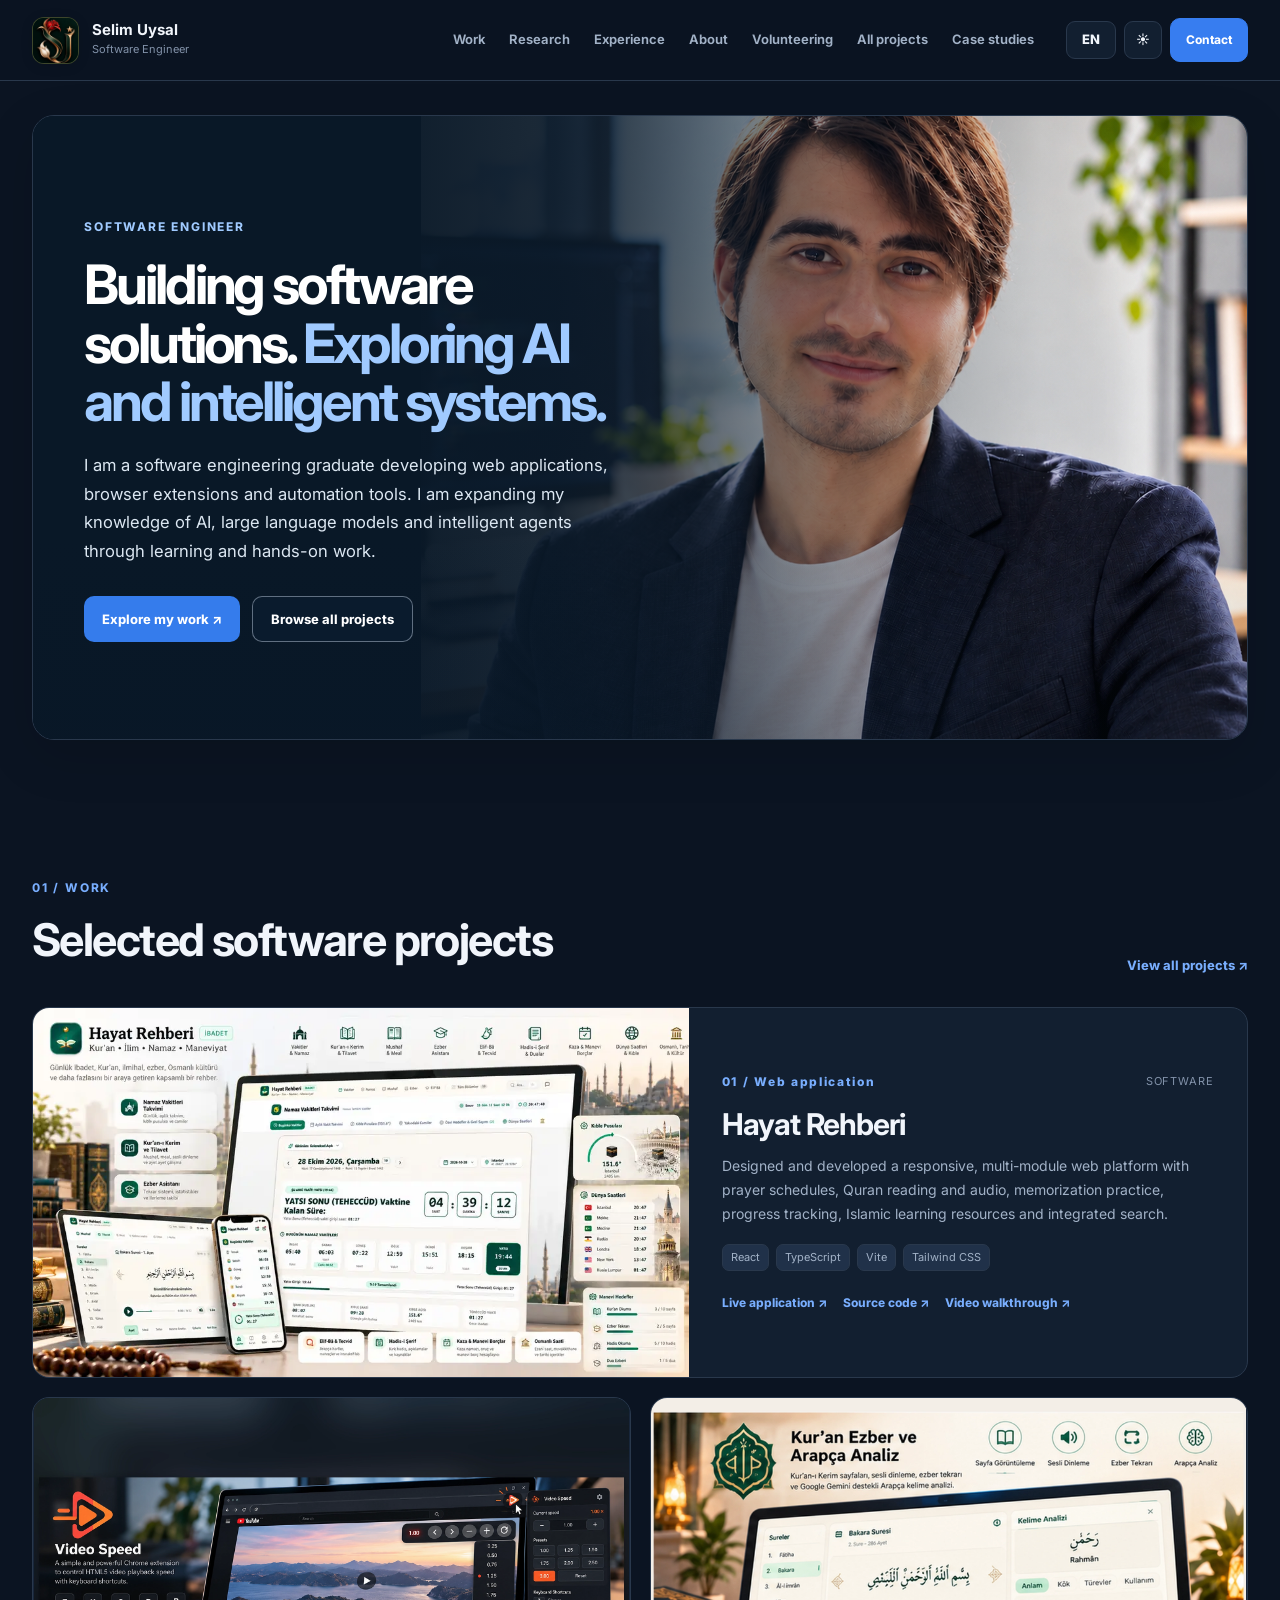
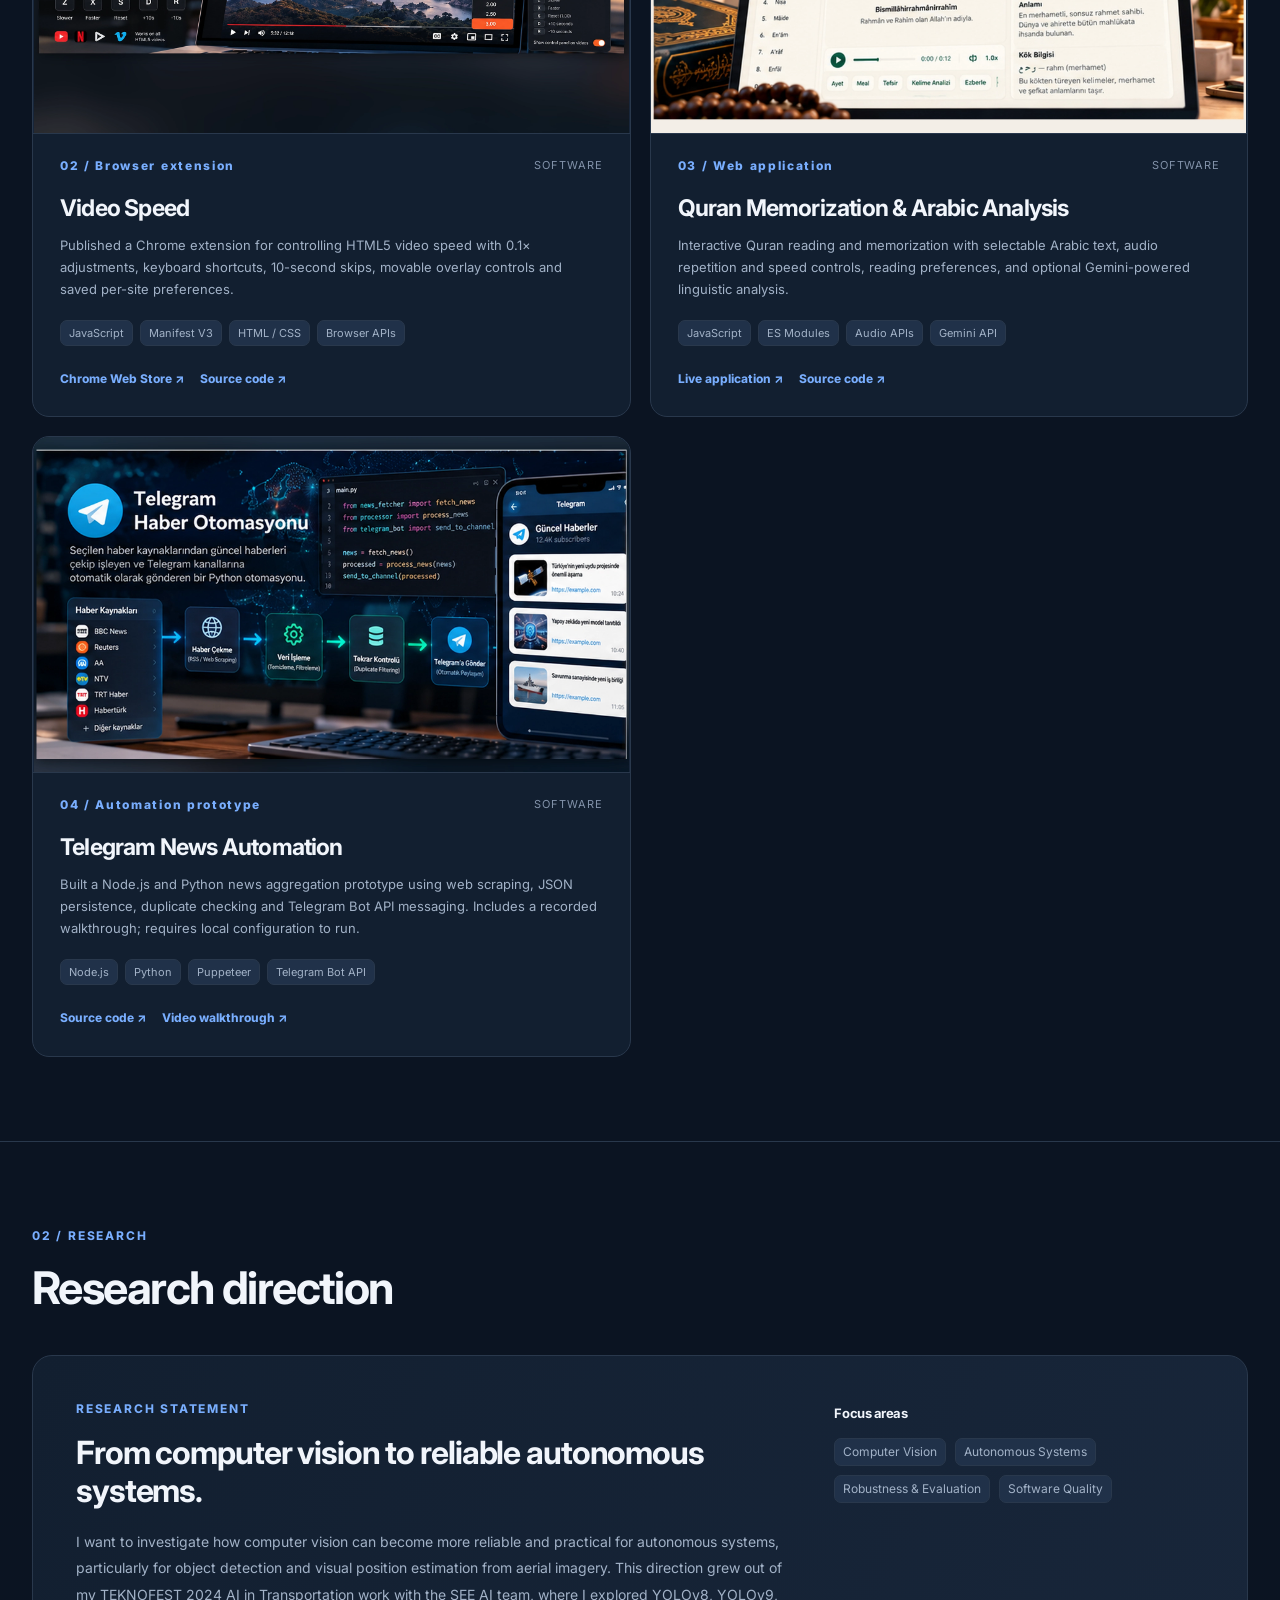
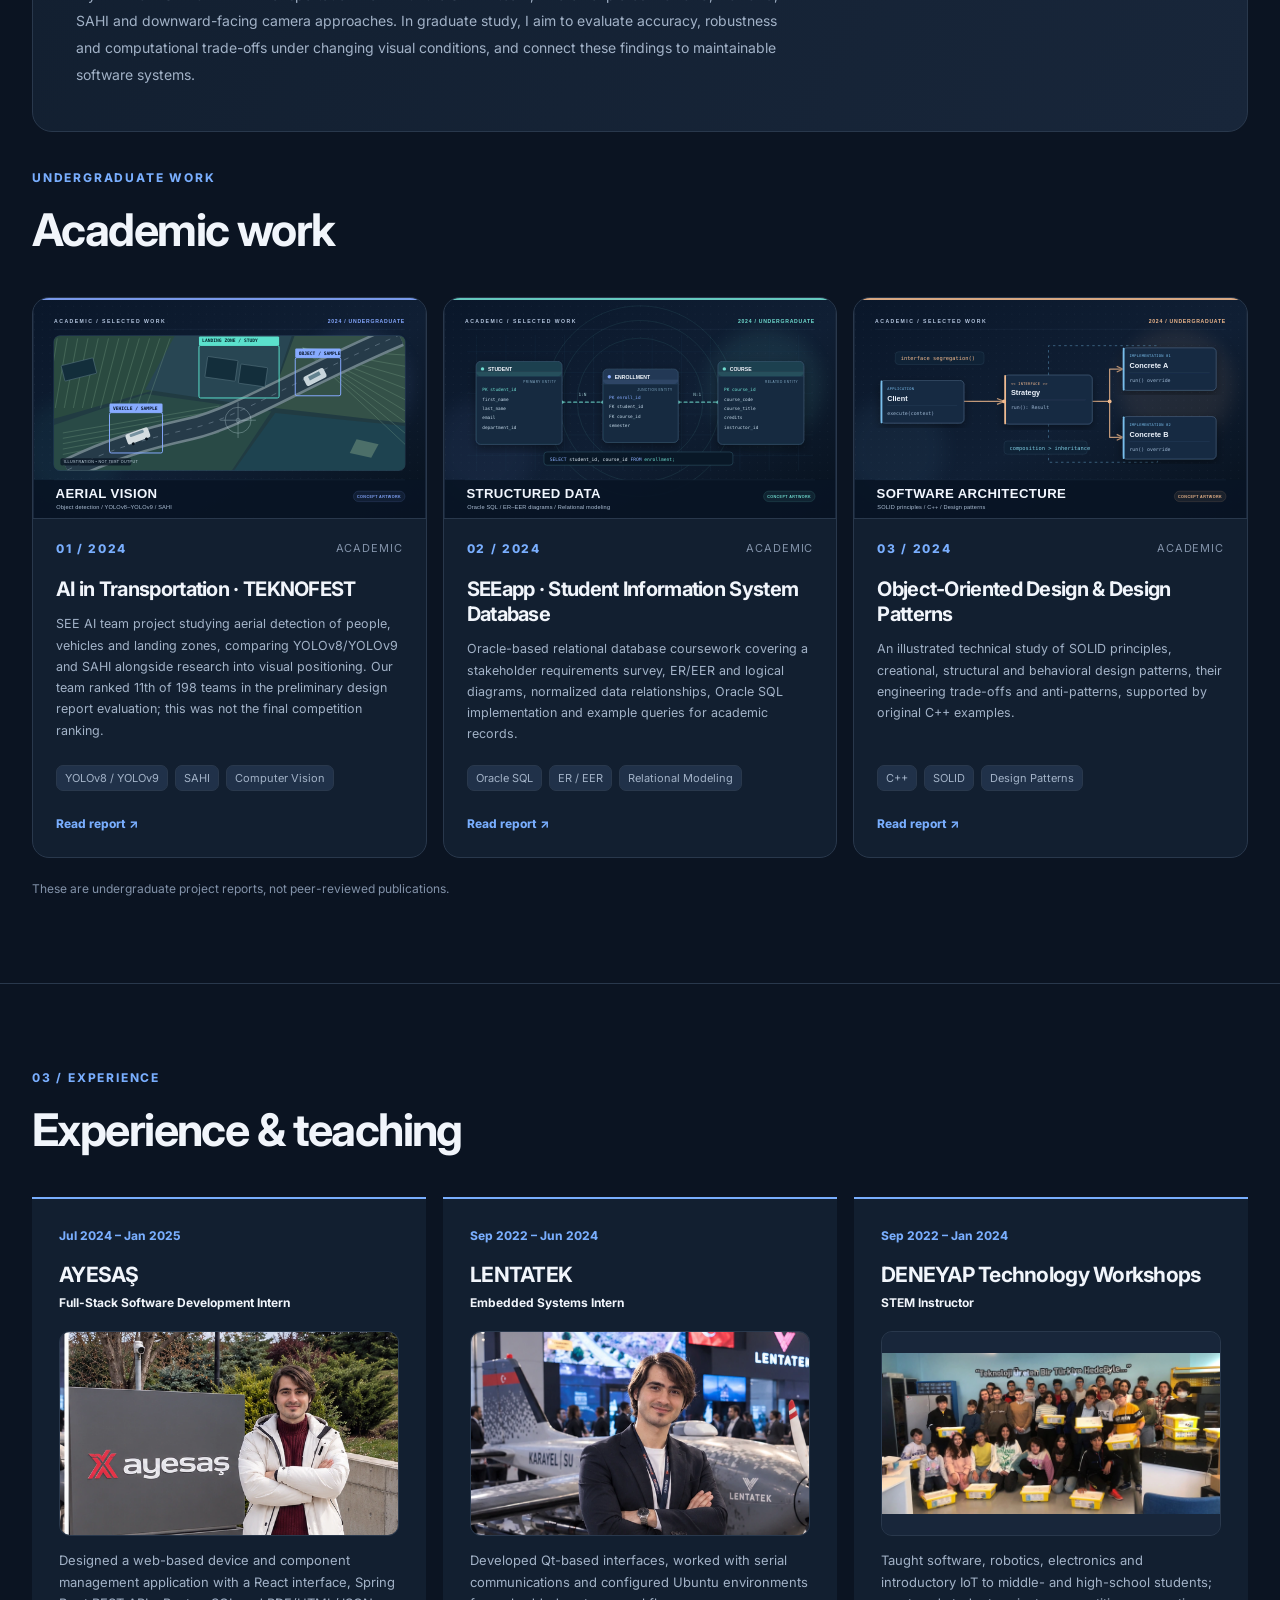
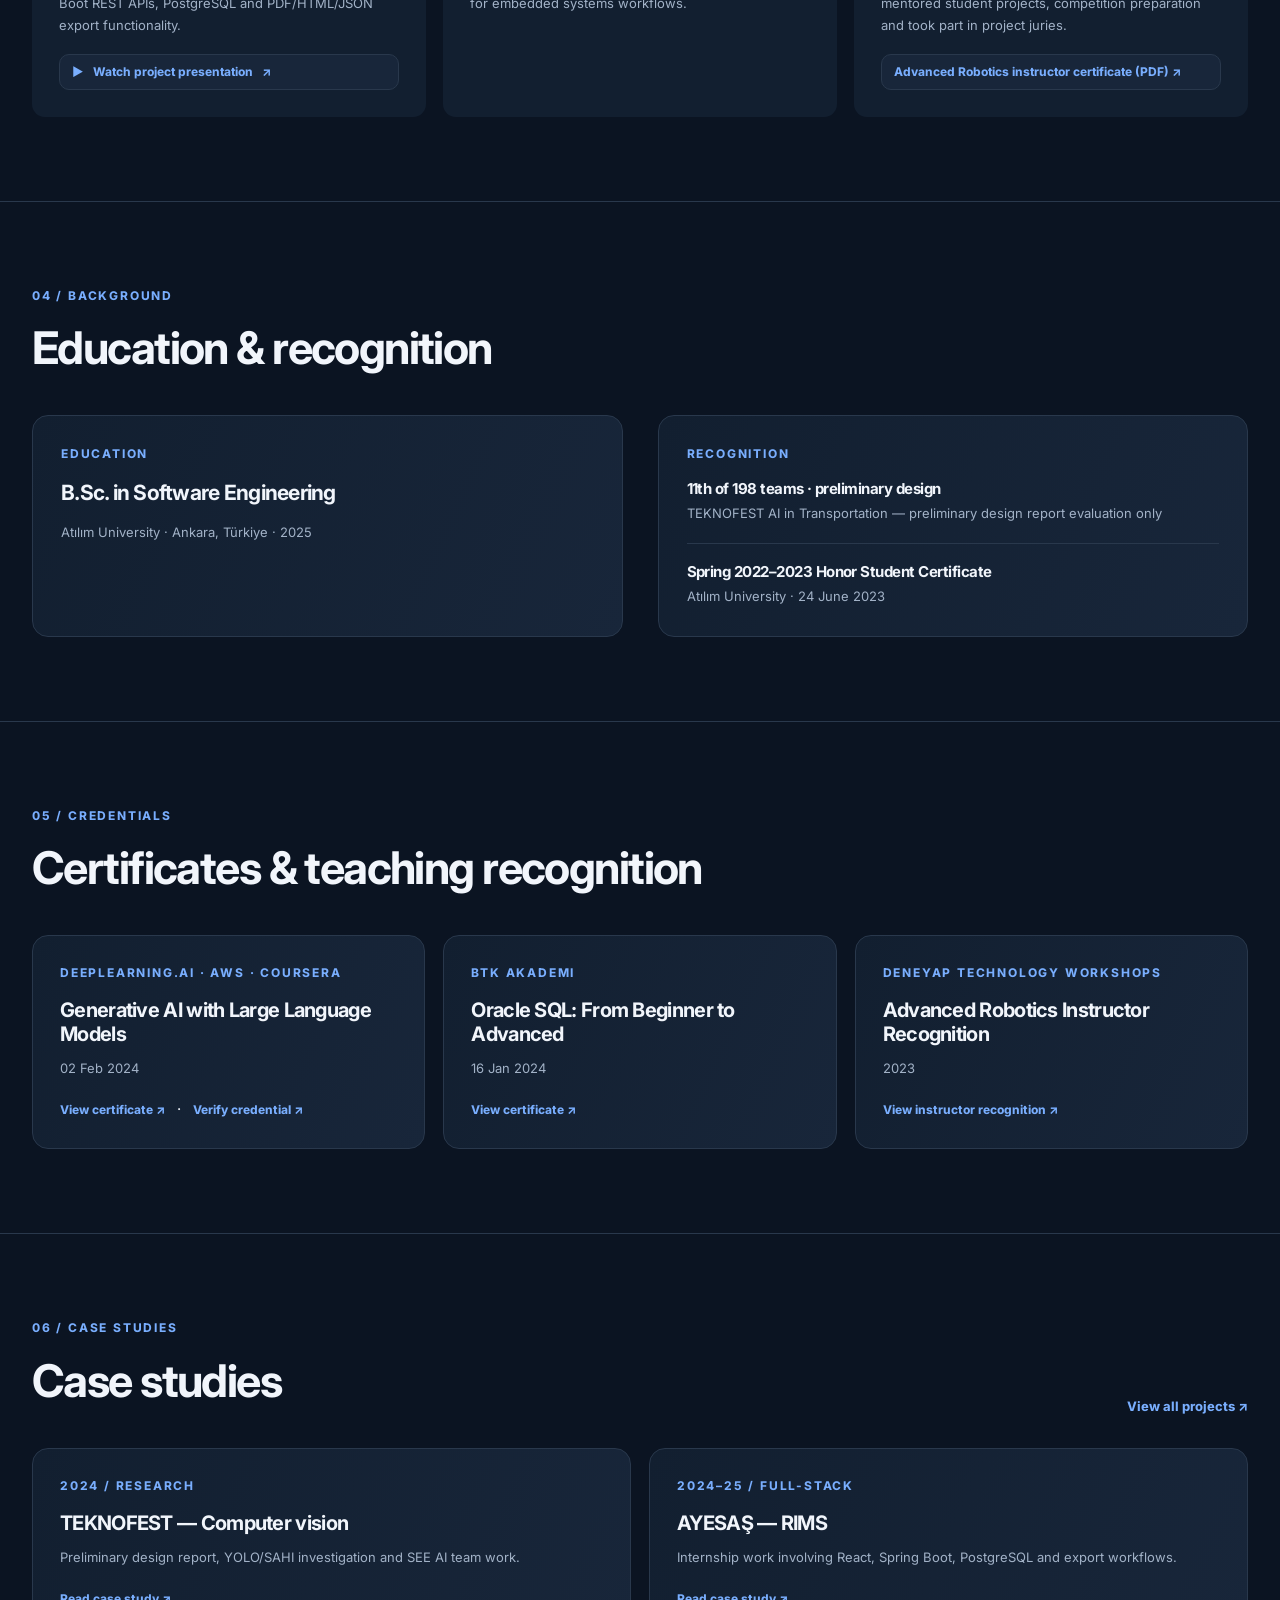
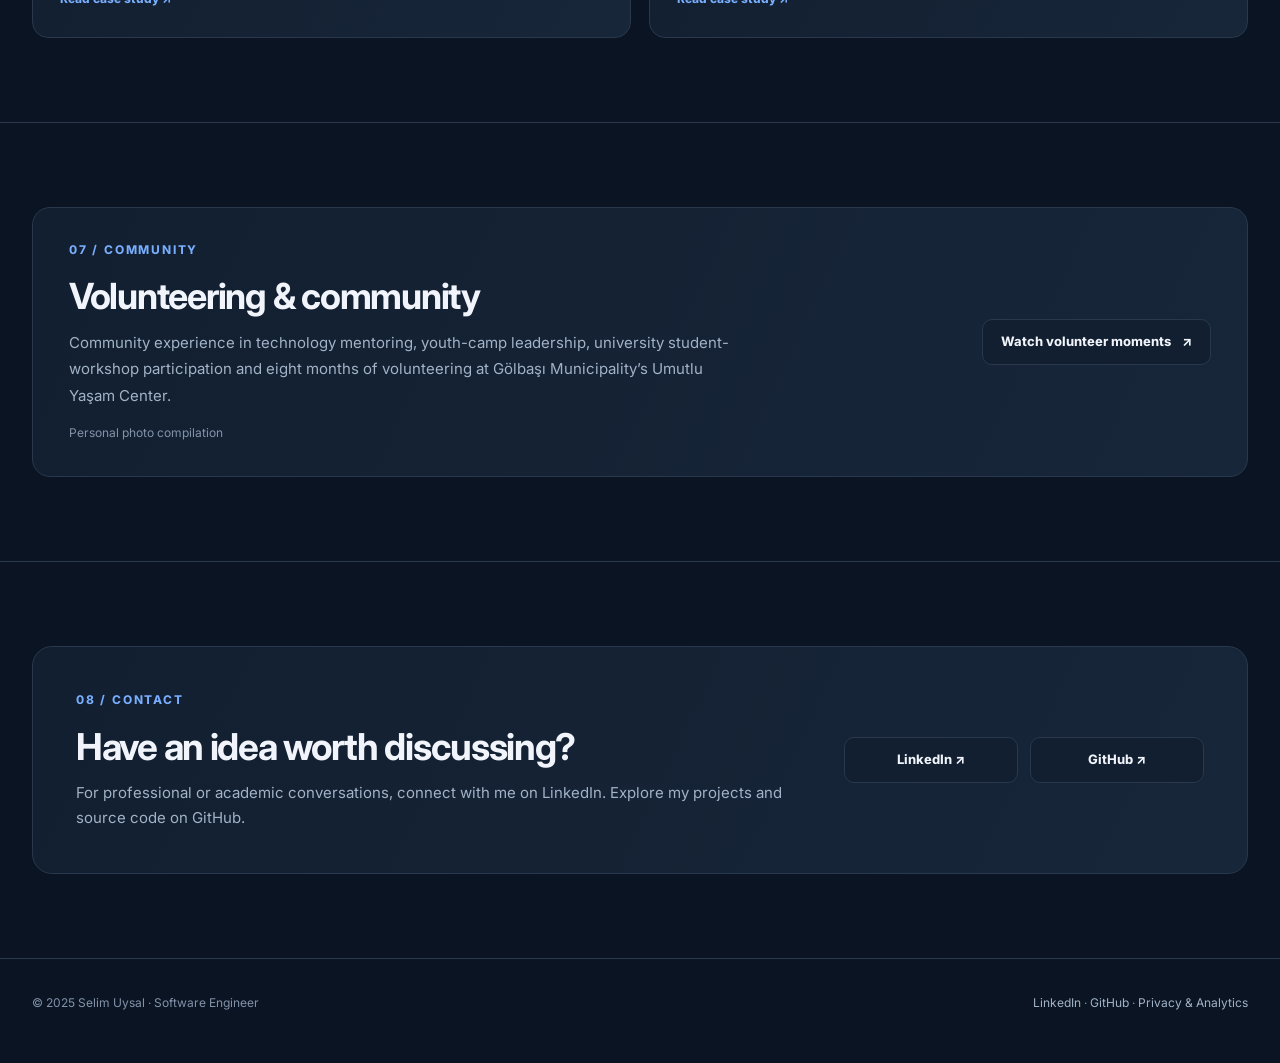
==== commit b65ef29f: "Add privacy-safe project-level click aggregation and reporting" ====
--- a/index.html
+++ b/index.html
@@ -30,7 +30,7 @@
 <link rel="stylesheet" href="./assets/site.css?v=headings-no-lead-20261028-v2">
 <script>try{const t=localStorage.getItem('selim-theme');document.documentElement.dataset.theme=t==='light'?'light':'dark'}catch(e){document.documentElement.dataset.theme='dark'}</script>
 <script defer type="module" src="./assets/site.js?v=analytics-footer-20261030"></script>
-<script defer src="./assets/cookieless-analytics.js?v=20261030-setup"></script>
+<script defer src="./assets/cookieless-analytics.js?v=project-click-details-20261030"></script>
 </head><body data-page="home">
 <div id="app"><!-- PRERENDER:START -->
 <a href="#main" class="skip">Skip to content</a><header class="site-header"><div class="container header-inner"><a href="./index.html" class="identity" aria-label="Selim Uysal — Home"><img class="identity-mark" src="./assets/selim-monogram.webp" alt="" width="43" height="43" decoding="async"><span class="identity-name"><strong>Selim Uysal</strong><small>Software Engineer</small></span></a><nav class="nav" aria-label="Primary navigation"><a href="#work">Work</a><a href="#research">Research</a><a href="#experience">Experience</a><a href="#about">About</a><a href="#volunteering">Volunteering</a><a href="./projects.html">All projects</a><a href="./case-studies.html">Case studies</a></nav><div class="header-actions"><button class="lang-btn" data-lang="" aria-label="Language: Türkçe">EN</button><button class="icon-btn" data-toggle-theme="" aria-label="Change color theme" title="Change color theme">☀</button><a class="small-cta" href="#contact">Contact</a><button class="menu-btn" data-menu="" aria-expanded="false" aria-controls="mobile-nav" aria-label="Toggle navigation">☰</button></div></div><nav class="container mobile-nav " id="mobile-nav" aria-label="Mobile navigation"><a href="#work">Work</a><a href="#research">Research</a><a href="#experience">Experience</a><a href="#about">About</a><a href="#volunteering">Volunteering</a><a href="./projects.html">All projects</a><a href="./case-studies.html">Case studies</a><a href="#contact">Contact</a></nav></header><main id="main"><div class="container"><section class="hero"><div class="hero-copy"><span class="eyebrow">SOFTWARE ENGINEER</span><h1>Building software solutions. <em>Exploring AI and intelligent systems.</em></h1><p class="hero-lead">I am a software engineering graduate developing web applications, browser extensions and automation tools. I am expanding my knowledge of AI, large language models and intelligent agents through learning and hands-on work.</p><div class="hero-actions"><a class="button button-primary" href="#work">Explore my work ↗</a><a class="button button-outline" href="./projects.html">Browse all projects</a></div></div><div class="hero-visual" role="img" aria-label="Portrait of Selim Uysal"><img class="portrait-photo" src="./assets/profil_fotografi_web.webp" alt="" width="600" height="750" loading="eager" fetchpriority="high" decoding="async"></div></section></div>
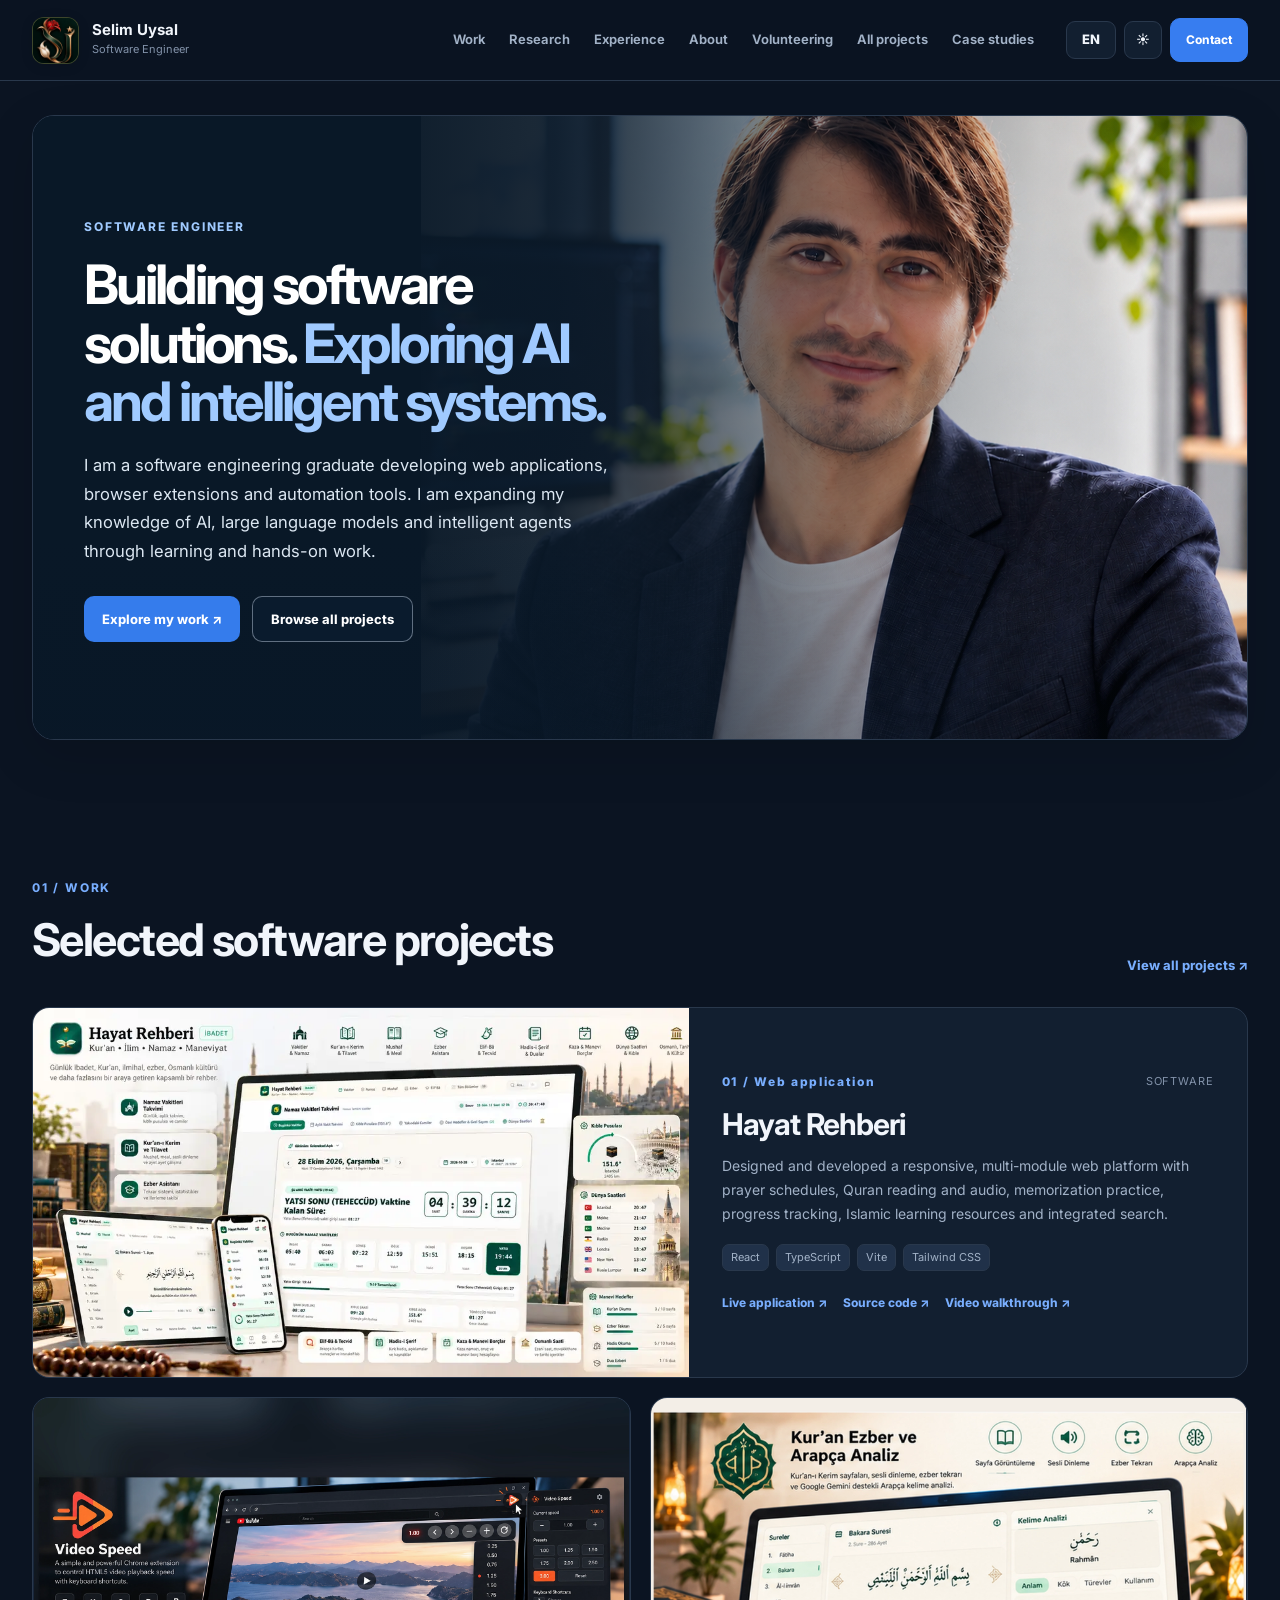
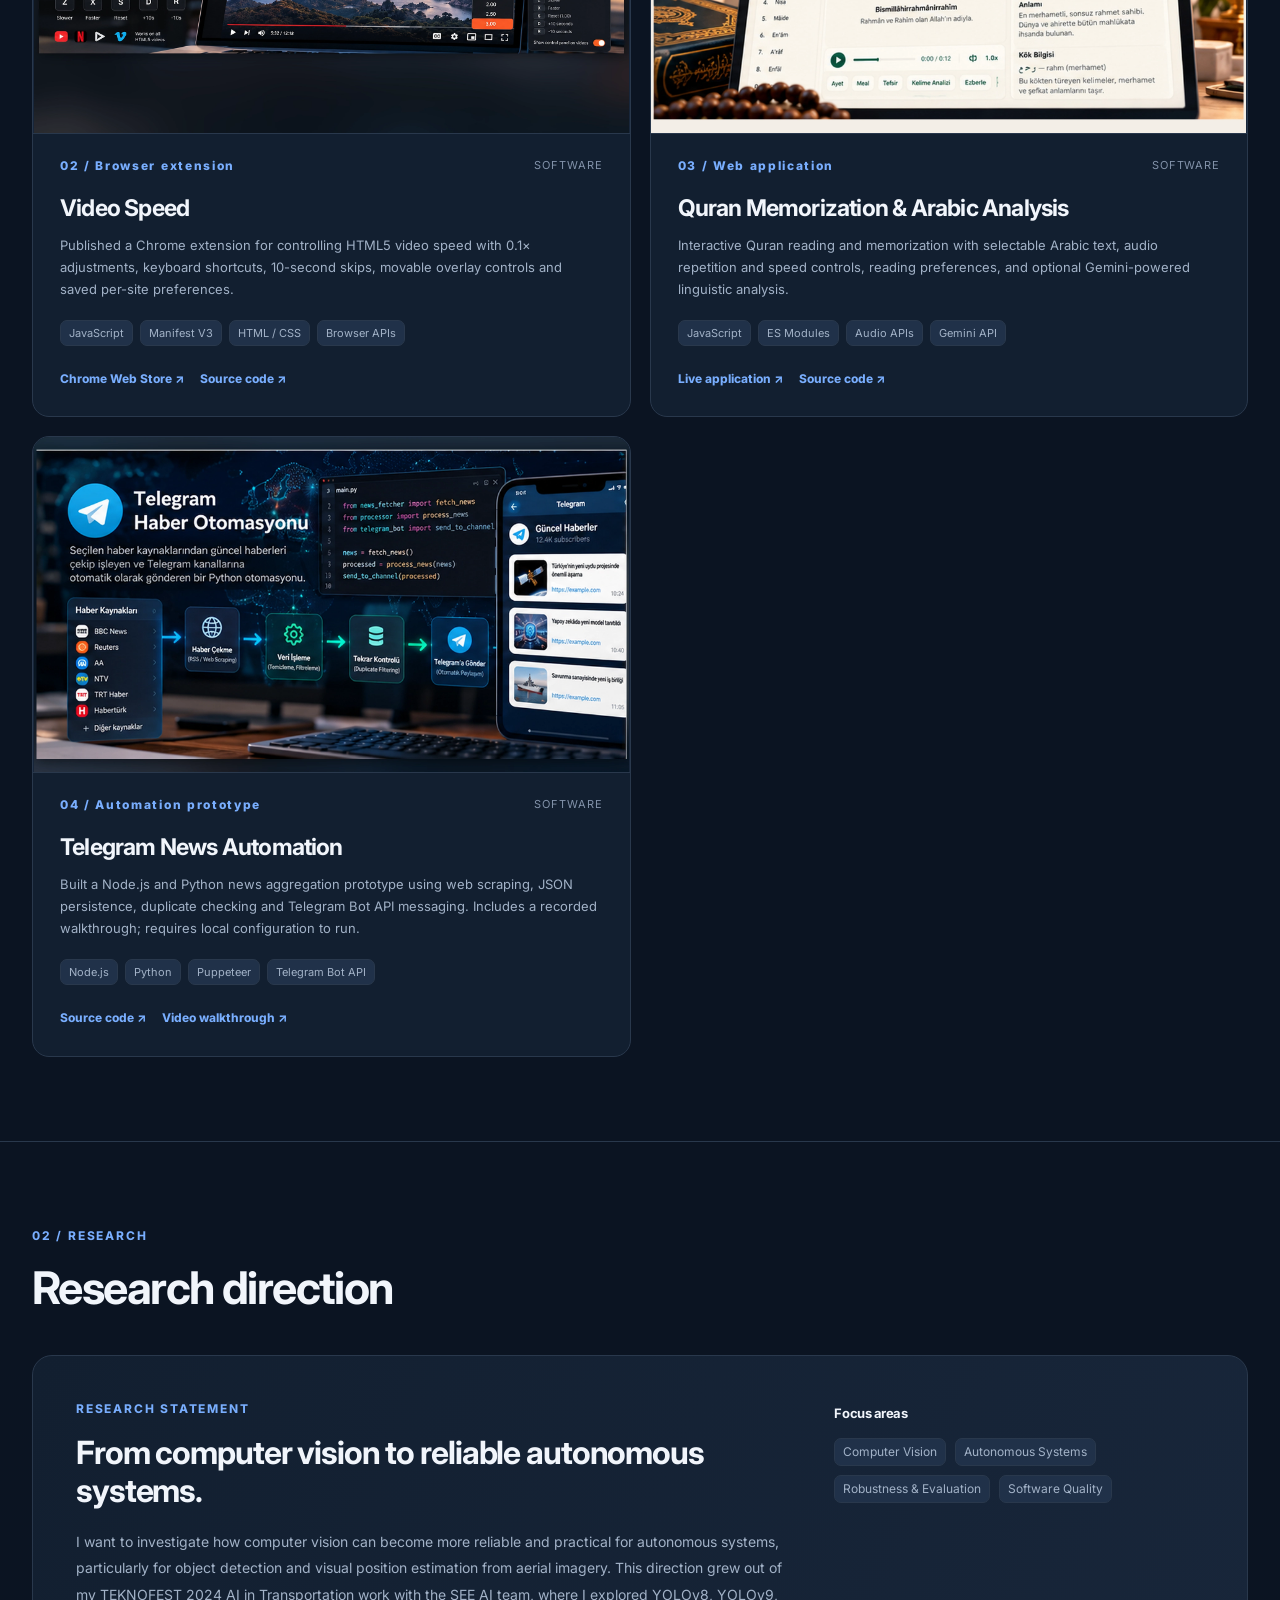
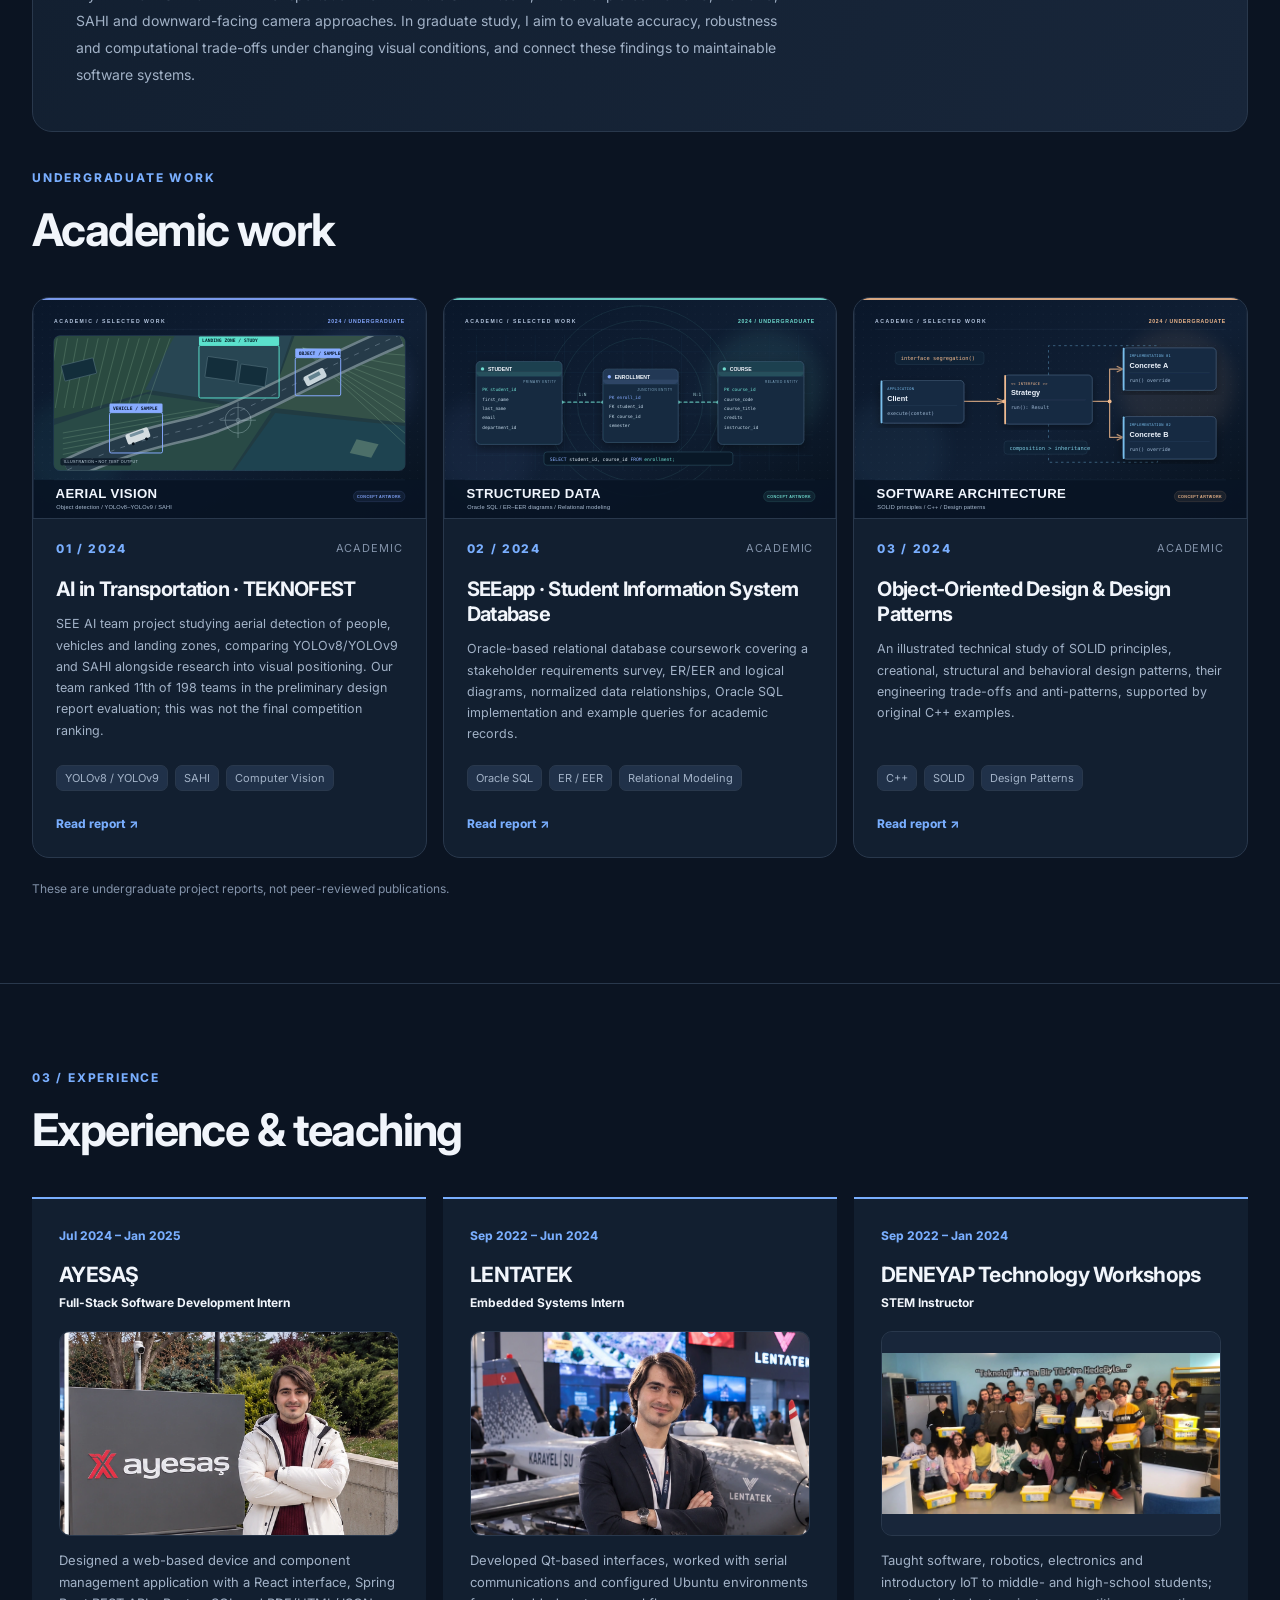
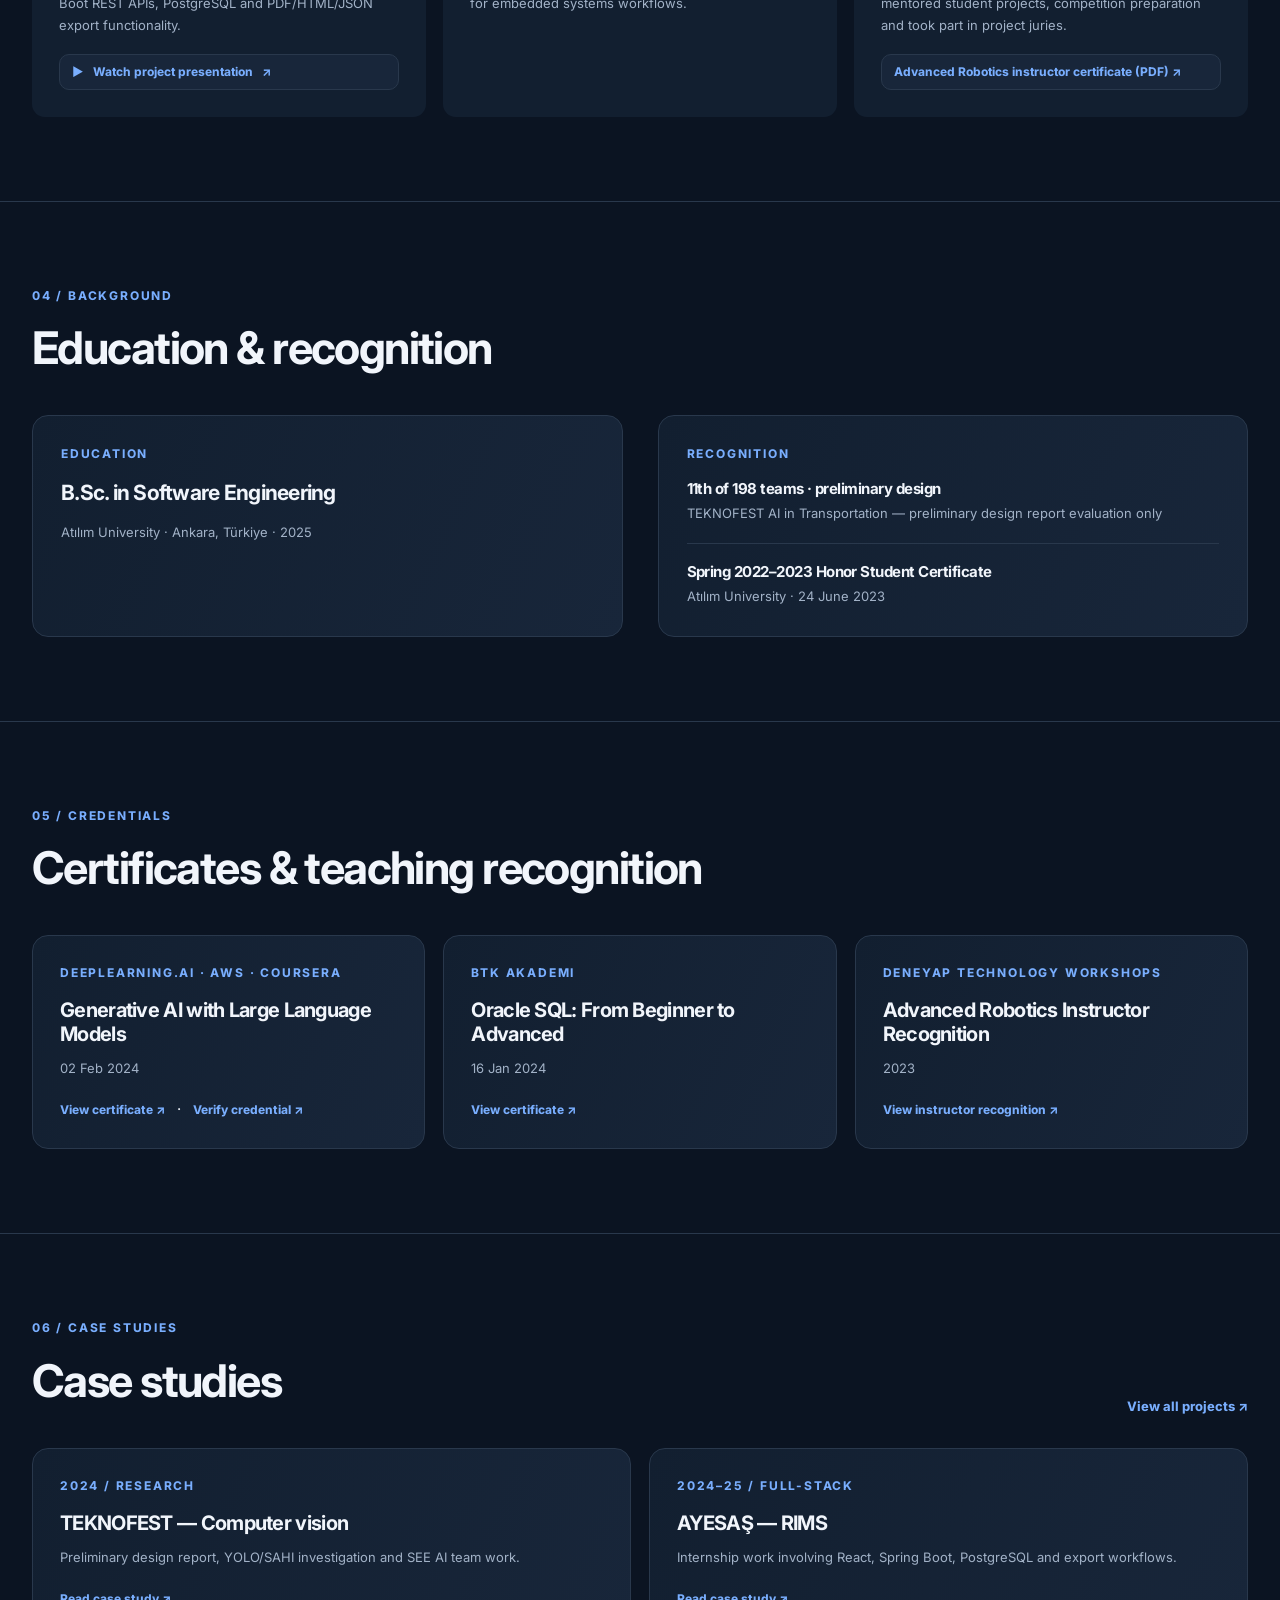
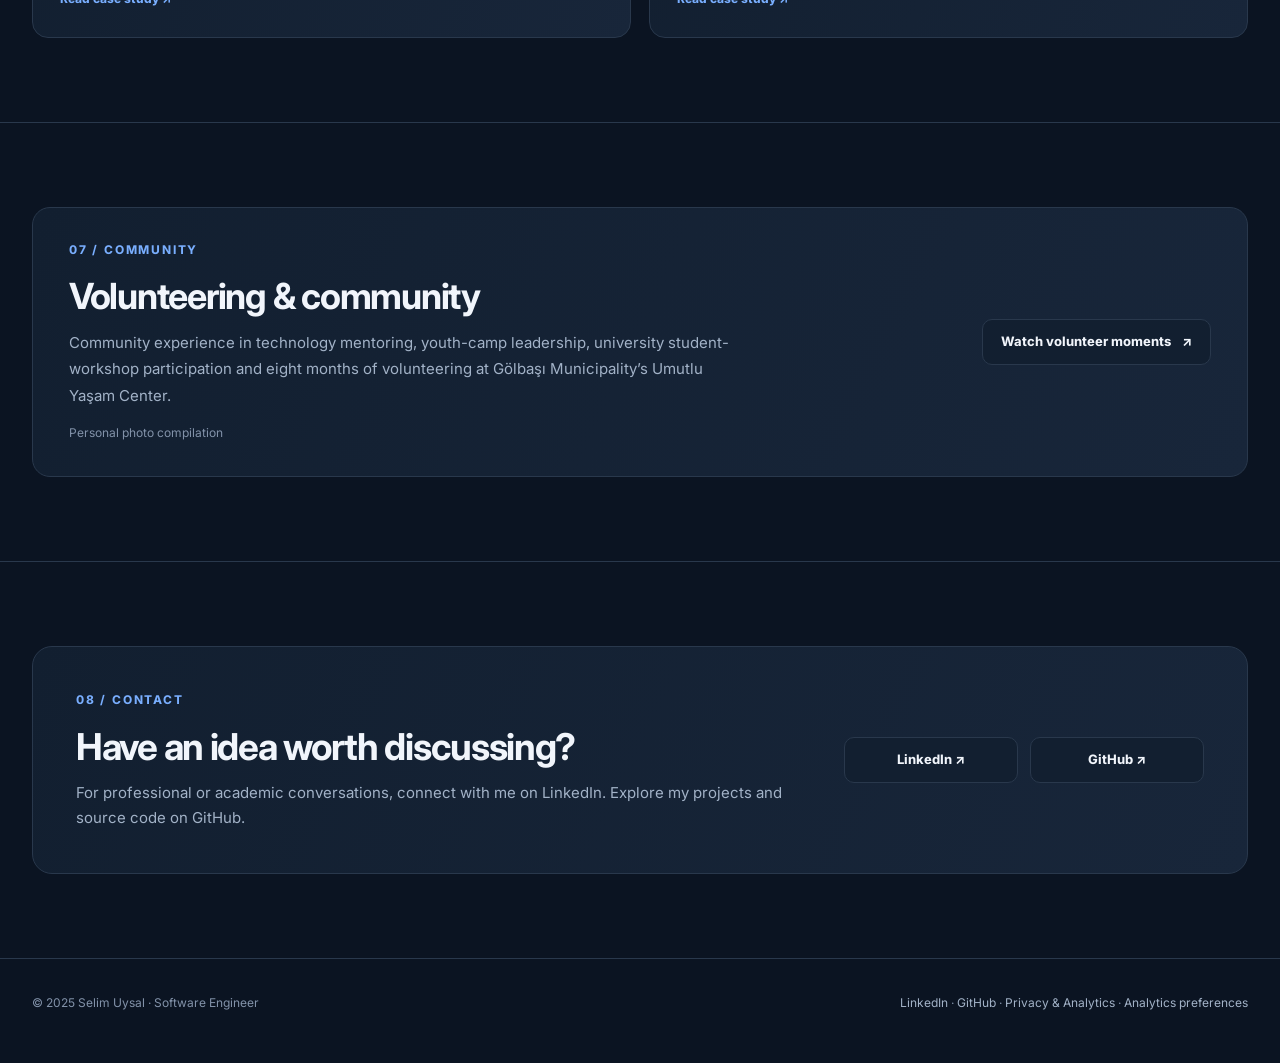
==== commit becc564b: "Refresh consent popup script and add footer preferences link" ====
--- a/index.html
+++ b/index.html
@@ -30,7 +30,7 @@
 <link rel="stylesheet" href="./assets/site.css?v=headings-no-lead-20261028-v2">
 <script>try{const t=localStorage.getItem('selim-theme');document.documentElement.dataset.theme=t==='light'?'light':'dark'}catch(e){document.documentElement.dataset.theme='dark'}</script>
 <script defer type="module" src="./assets/site.js?v=analytics-footer-20261030"></script>
-<script defer src="./assets/cookieless-analytics.js?v=project-click-details-20261030"></script>
+<script defer src="./assets/consent-analytics.js?v=20261030-v3-1"></script>
 </head><body data-page="home">
 <div id="app"><!-- PRERENDER:START -->
 <a href="#main" class="skip">Skip to content</a><header class="site-header"><div class="container header-inner"><a href="./index.html" class="identity" aria-label="Selim Uysal — Home"><img class="identity-mark" src="./assets/selim-monogram.webp" alt="" width="43" height="43" decoding="async"><span class="identity-name"><strong>Selim Uysal</strong><small>Software Engineer</small></span></a><nav class="nav" aria-label="Primary navigation"><a href="#work">Work</a><a href="#research">Research</a><a href="#experience">Experience</a><a href="#about">About</a><a href="#volunteering">Volunteering</a><a href="./projects.html">All projects</a><a href="./case-studies.html">Case studies</a></nav><div class="header-actions"><button class="lang-btn" data-lang="" aria-label="Language: Türkçe">EN</button><button class="icon-btn" data-toggle-theme="" aria-label="Change color theme" title="Change color theme">☀</button><a class="small-cta" href="#contact">Contact</a><button class="menu-btn" data-menu="" aria-expanded="false" aria-controls="mobile-nav" aria-label="Toggle navigation">☰</button></div></div><nav class="container mobile-nav " id="mobile-nav" aria-label="Mobile navigation"><a href="#work">Work</a><a href="#research">Research</a><a href="#experience">Experience</a><a href="#about">About</a><a href="#volunteering">Volunteering</a><a href="./projects.html">All projects</a><a href="./case-studies.html">Case studies</a><a href="#contact">Contact</a></nav></header><main id="main"><div class="container"><section class="hero"><div class="hero-copy"><span class="eyebrow">SOFTWARE ENGINEER</span><h1>Building software solutions. <em>Exploring AI and intelligent systems.</em></h1><p class="hero-lead">I am a software engineering graduate developing web applications, browser extensions and automation tools. I am expanding my knowledge of AI, large language models and intelligent agents through learning and hands-on work.</p><div class="hero-actions"><a class="button button-primary" href="#work">Explore my work ↗</a><a class="button button-outline" href="./projects.html">Browse all projects</a></div></div><div class="hero-visual" role="img" aria-label="Portrait of Selim Uysal"><img class="portrait-photo" src="./assets/profil_fotografi_web.webp" alt="" width="600" height="750" loading="eager" fetchpriority="high" decoding="async"></div></section></div>
@@ -42,6 +42,6 @@
 
 <section class="section" id="case-studies"><div class="container"><div class="section-heading"><div><span class="kicker">06 / CASE STUDIES</span><h2>Technical case studies</h2></div><a class="plain-link" href="./case-studies.html">View all ↗</a></div><div class="cv-grid"><article class="cv-card"><span class="kicker">2024 / RESEARCH</span><h3>TEKNOFEST — Computer vision</h3><p>Preliminary design report, YOLO/SAHI investigation and SEE AI team work.</p><a href="./case-studies.html#teknofest">Read case study ↗</a></article><article class="cv-card"><span class="kicker">2024–25 / FULL-STACK</span><h3>AYESAŞ — RIMS</h3><p>Internship work involving React, Spring Boot, PostgreSQL and export workflows.</p><a href="./case-studies.html#rims">Read case study ↗</a></article></div></div></section><section class="section volunteer-section" id="volunteering"><div class="container"><div class="volunteer-panel"><div class="volunteer-copy"><span class="kicker">07 / COMMUNITY</span><h2>Volunteering &amp; community</h2><p class="volunteer-lead">Beyond technology, work that connects with people. A short personal photo compilation from volunteer activities.</p><span class="volunteer-note">Personal photo compilation</span></div><a class="button button-outline volunteer-link" href="https://youtu.be/OMY7bTeTMcM" target="_blank" rel="noopener noreferrer">Watch volunteer moments <span aria-hidden="true">↗</span></a></div></div></section>
 
-<section class="section" id="contact"><div class="container"><div class="contact-panel"><div><span class="kicker">08 / CONTACT</span><h2>Have an idea worth discussing?</h2><p>Open to engineering, graduate research and thoughtful collaborations.</p></div><div class="contact-links"><a href="https://www.linkedin.com/in/seli%CC%87muysal/?locale=en-US" class="button contact-button" target="_blank" rel="noopener noreferrer">LinkedIn ↗</a><a href="https://github.com/SelimUysal" class="button contact-button" target="_blank" rel="noopener noreferrer">GitHub ↗</a></div></div></div></section></main><footer class="container footer"><span>© 2025 Selim Uysal · Software Engineer</span><span><a class="" href="https://github.com/SelimUysal" target="_blank" rel="noopener noreferrer">GitHub</a> ·  · <a href="https://www.linkedin.com/in/seli%CC%87muysal/?locale=en-US" target="_blank" rel="noopener noreferrer">LinkedIn ↗</a> · <a href="./privacy.html">Privacy &amp; Analytics</a></span></footer>
+<section class="section" id="contact"><div class="container"><div class="contact-panel"><div><span class="kicker">08 / CONTACT</span><h2>Have an idea worth discussing?</h2><p>Open to engineering, graduate research and thoughtful collaborations.</p></div><div class="contact-links"><a href="https://www.linkedin.com/in/seli%CC%87muysal/?locale=en-US" class="button contact-button" target="_blank" rel="noopener noreferrer">LinkedIn ↗</a><a href="https://github.com/SelimUysal" class="button contact-button" target="_blank" rel="noopener noreferrer">GitHub ↗</a></div></div></div></section></main><footer class="container footer"><span>© 2025 Selim Uysal · Software Engineer</span><span><a class="" href="https://github.com/SelimUysal" target="_blank" rel="noopener noreferrer">GitHub</a> ·  · <a href="https://www.linkedin.com/in/seli%CC%87muysal/?locale=en-US" target="_blank" rel="noopener noreferrer">LinkedIn ↗</a> · <a href="./privacy.html">Privacy &amp; Analytics</a> · <a href="./index.html?analytics=preferences">Analytics preferences</a></span></footer>
 <!-- PRERENDER:END --></div>
 </body></html>
